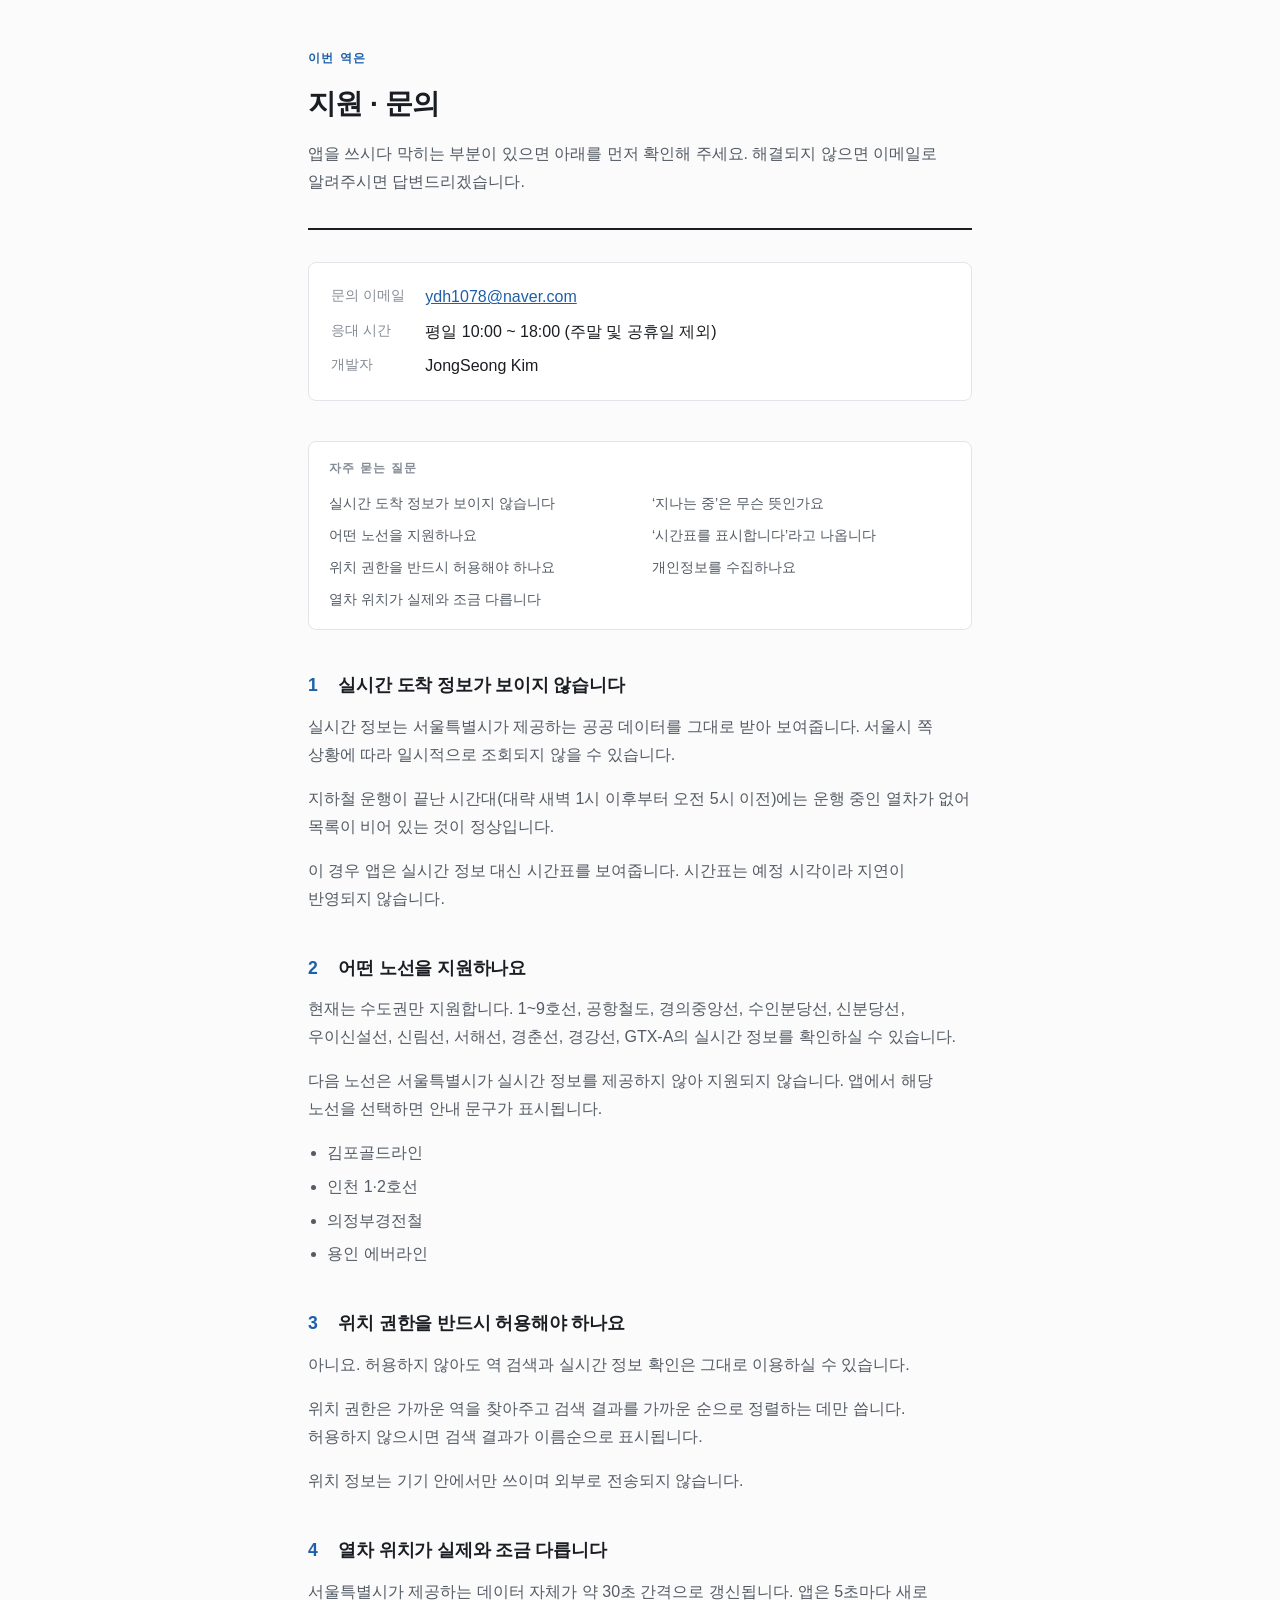
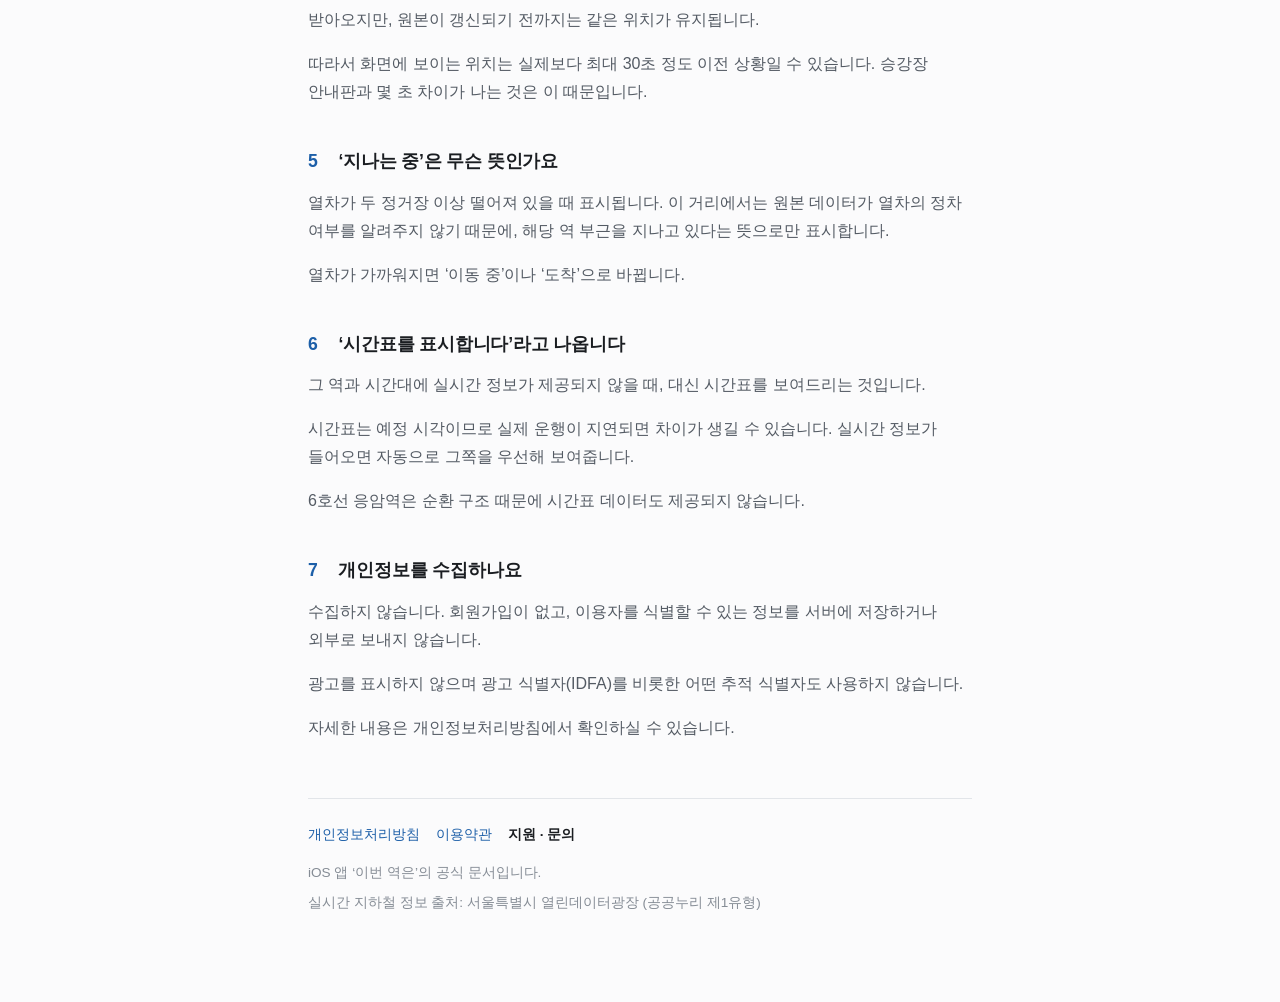
==== docs/support.html @ 6d937fe6 "Add files via upload" ====
<!DOCTYPE html>
<html lang="ko">
<head>
<meta charset="utf-8">
<meta name="viewport" content="width=device-width, initial-scale=1">
<title>지원 · 문의 · 이번 역은</title>
<meta name="description" content="지하철 실시간 정보 앱 ‘이번 역은’의 사용 안내와 문의처입니다.">
<link rel="stylesheet" href="style.css">
</head>
<body>
<div class="wrap">
  <header>
    <p class="app"><a href="index.html">이번 역은</a></p>
    <h1>지원 · 문의</h1>
    <p class="lede">앱을 쓰시다 막히는 부분이 있으면 아래를 먼저 확인해 주세요. 해결되지 않으면 이메일로 알려주시면 답변드리겠습니다.</p>
  </header>

  <div class="card">
    <dl>
      <dt>문의 이메일</dt><dd><a href="mailto:ydh1078@naver.com">ydh1078@naver.com</a></dd>
      <dt>응대 시간</dt><dd>평일 10:00 ~ 18:00 (주말 및 공휴일 제외)</dd>
      <dt>개발자</dt><dd>JongSeong Kim</dd>
    </dl>
  </div>

  <nav aria-label="목차"><h2>자주 묻는 질문</h2><ul><li><a href="#q1">실시간 도착 정보가 보이지 않습니다</a></li><li><a href="#q2">어떤 노선을 지원하나요</a></li><li><a href="#q3">위치 권한을 반드시 허용해야 하나요</a></li><li><a href="#q4">열차 위치가 실제와 조금 다릅니다</a></li><li><a href="#q5">‘지나는 중’은 무슨 뜻인가요</a></li><li><a href="#q6">‘시간표를 표시합니다’라고 나옵니다</a></li><li><a href="#q7">개인정보를 수집하나요</a></li></ul></nav>

    <section id="q1">
      <h2><span class="num">1</span>실시간 도착 정보가 보이지 않습니다</h2>
      <p>실시간 정보는 서울특별시가 제공하는 공공 데이터를 그대로 받아 보여줍니다. 서울시 쪽 상황에 따라 일시적으로 조회되지 않을 수 있습니다.</p>
      <p>지하철 운행이 끝난 시간대(대략 새벽 1시 이후부터 오전 5시 이전)에는 운행 중인 열차가 없어 목록이 비어 있는 것이 정상입니다.</p>
      <p>이 경우 앱은 실시간 정보 대신 시간표를 보여줍니다. 시간표는 예정 시각이라 지연이 반영되지 않습니다.</p>
    </section>
    <section id="q2">
      <h2><span class="num">2</span>어떤 노선을 지원하나요</h2>
      <p>현재는 수도권만 지원합니다. 1~9호선, 공항철도, 경의중앙선, 수인분당선, 신분당선, 우이신설선, 신림선, 서해선, 경춘선, 경강선, GTX-A의 실시간 정보를 확인하실 수 있습니다.</p>
      <p>다음 노선은 서울특별시가 실시간 정보를 제공하지 않아 지원되지 않습니다. 앱에서 해당 노선을 선택하면 안내 문구가 표시됩니다.</p>
      <ul><li>김포골드라인</li><li>인천 1·2호선</li><li>의정부경전철</li><li>용인 에버라인</li></ul>
    </section>
    <section id="q3">
      <h2><span class="num">3</span>위치 권한을 반드시 허용해야 하나요</h2>
      <p>아니요. 허용하지 않아도 역 검색과 실시간 정보 확인은 그대로 이용하실 수 있습니다.</p>
      <p>위치 권한은 가까운 역을 찾아주고 검색 결과를 가까운 순으로 정렬하는 데만 씁니다. 허용하지 않으시면 검색 결과가 이름순으로 표시됩니다.</p>
      <p>위치 정보는 기기 안에서만 쓰이며 외부로 전송되지 않습니다.</p>
    </section>
    <section id="q4">
      <h2><span class="num">4</span>열차 위치가 실제와 조금 다릅니다</h2>
      <p>서울특별시가 제공하는 데이터 자체가 약 30초 간격으로 갱신됩니다. 앱은 5초마다 새로 받아오지만, 원본이 갱신되기 전까지는 같은 위치가 유지됩니다.</p>
      <p>따라서 화면에 보이는 위치는 실제보다 최대 30초 정도 이전 상황일 수 있습니다. 승강장 안내판과 몇 초 차이가 나는 것은 이 때문입니다.</p>
    </section>
    <section id="q5">
      <h2><span class="num">5</span>‘지나는 중’은 무슨 뜻인가요</h2>
      <p>열차가 두 정거장 이상 떨어져 있을 때 표시됩니다. 이 거리에서는 원본 데이터가 열차의 정차 여부를 알려주지 않기 때문에, 해당 역 부근을 지나고 있다는 뜻으로만 표시합니다.</p>
      <p>열차가 가까워지면 ‘이동 중’이나 ‘도착’으로 바뀝니다.</p>
    </section>
    <section id="q6">
      <h2><span class="num">6</span>‘시간표를 표시합니다’라고 나옵니다</h2>
      <p>그 역과 시간대에 실시간 정보가 제공되지 않을 때, 대신 시간표를 보여드리는 것입니다.</p>
      <p>시간표는 예정 시각이므로 실제 운행이 지연되면 차이가 생길 수 있습니다. 실시간 정보가 들어오면 자동으로 그쪽을 우선해 보여줍니다.</p>
      <p>6호선 응암역은 순환 구조 때문에 시간표 데이터도 제공되지 않습니다.</p>
    </section>
    <section id="q7">
      <h2><span class="num">7</span>개인정보를 수집하나요</h2>
      <p>수집하지 않습니다. 회원가입이 없고, 이용자를 식별할 수 있는 정보를 서버에 저장하거나 외부로 보내지 않습니다.</p>
      <p>광고를 표시하지 않으며 광고 식별자(IDFA)를 비롯한 어떤 추적 식별자도 사용하지 않습니다.</p>
      <p>자세한 내용은 개인정보처리방침에서 확인하실 수 있습니다.</p>
    </section>

  <footer>
    <div class="doclinks"><a href="index.html">개인정보처리방침</a><a href="terms.html">이용약관</a><span aria-current="page">지원 · 문의</span></div>
    <p>iOS 앱 &lsquo;이번 역은&rsquo;의 공식 문서입니다.</p>
    <p>실시간 지하철 정보 출처: 서울특별시 열린데이터광장 (공공누리 제1유형)</p>
  </footer>
</div>
</body>
</html>
---- docs/style.css ----
/* 이번 역은 — 문서 페이지 공통 스타일 */

:root {
  --paper: #FBFBFC;
  --surface: #FFFFFF;
  --ink: #1A1D21;
  --muted: #545B64;
  --faint: #858C95;
  --rule: #E2E5E9;
  --accent: #1D5FA8;
}

@media (prefers-color-scheme: dark) {
  :root {
    --paper: #0F1215;
    --surface: #171B1F;
    --ink: #E8EAED;
    --muted: #A3AAB3;
    --faint: #757D86;
    --rule: #262B31;
    --accent: #78ABE8;
  }
}

* { box-sizing: border-box; }
html { scroll-behavior: smooth; }
@media (prefers-reduced-motion: reduce) { html { scroll-behavior: auto; } }

body {
  margin: 0;
  background: var(--paper);
  color: var(--ink);
  font-family: -apple-system, BlinkMacSystemFont, "Apple SD Gothic Neo",
               "Pretendard", "Malgun Gothic", "Noto Sans KR", sans-serif;
  font-size: 16px;
  line-height: 1.75;
  word-break: keep-all;
  -webkit-text-size-adjust: 100%;
}

.wrap { max-width: 44rem; margin: 0 auto; padding: 3rem 1.25rem 5rem; }

/* 머리말 */
header { border-bottom: 2px solid var(--ink); padding-bottom: 1.25rem; margin-bottom: 2rem; }
.app { font-size: 0.78rem; font-weight: 700; letter-spacing: 0.12em; color: var(--accent); margin: 0 0 0.6rem; }
.app a { color: inherit; text-decoration: none; }
.app a:hover { text-decoration: underline; }
h1 { font-size: 1.75rem; font-weight: 700; letter-spacing: -0.02em; margin: 0 0 0.75rem; }
.lede { font-size: 1rem; color: var(--muted); margin: 0 0 0.75rem; }
.dates { font-size: 0.85rem; color: var(--faint); margin: 0; white-space: pre-line; }

/* 목차 */
nav { background: var(--surface); border: 1px solid var(--rule); border-radius: 8px; padding: 1rem 1.25rem; margin-bottom: 2.5rem; }
nav h2 { font-size: 0.75rem; font-weight: 700; letter-spacing: 0.1em; color: var(--faint); margin: 0 0 0.6rem; text-transform: uppercase; }
nav ul { list-style: none; margin: 0; padding: 0; columns: 2; column-gap: 1.5rem; }
nav li { break-inside: avoid; margin-bottom: 0.25rem; }
nav a { color: var(--muted); text-decoration: none; font-size: 0.88rem; }
nav a:hover, nav a:focus-visible { color: var(--accent); text-decoration: underline; }
@media (max-width: 30rem) { nav ul { columns: 1; } }

/* 본문 */
section { margin-bottom: 2.5rem; scroll-margin-top: 1.5rem; }
h2 { font-size: 1.1rem; font-weight: 700; letter-spacing: -0.01em; margin: 0 0 0.75rem; }
.num { display: inline-block; min-width: 1.9rem; color: var(--accent); font-variant-numeric: tabular-nums; }
p { margin: 0 0 1rem; color: var(--muted); }
.wrap ul:not(nav ul) { margin: 0 0 1rem; padding-left: 1.2rem; color: var(--muted); }
li { margin-bottom: 0.35rem; }
a { color: var(--accent); }

/* 문의 카드 */
.card { background: var(--surface); border: 1px solid var(--rule); border-radius: 8px; padding: 1.25rem 1.4rem; margin-bottom: 2.5rem; }
.card dl { margin: 0; display: grid; grid-template-columns: auto 1fr; gap: 0.4rem 1.25rem; }
.card dt { color: var(--faint); font-size: 0.88rem; white-space: nowrap; }
.card dd { margin: 0; color: var(--ink); }

/* 꼬리말 */
footer { border-top: 1px solid var(--rule); padding-top: 1.5rem; margin-top: 3.5rem; font-size: 0.85rem; color: var(--faint); }
footer p { color: inherit; margin-bottom: 0.4rem; }
.doclinks { display: flex; flex-wrap: wrap; gap: 0.35rem 1rem; margin-bottom: 0.9rem; }
.doclinks a { text-decoration: none; }
.doclinks a:hover { text-decoration: underline; }
.doclinks span[aria-current] { color: var(--ink); font-weight: 600; }
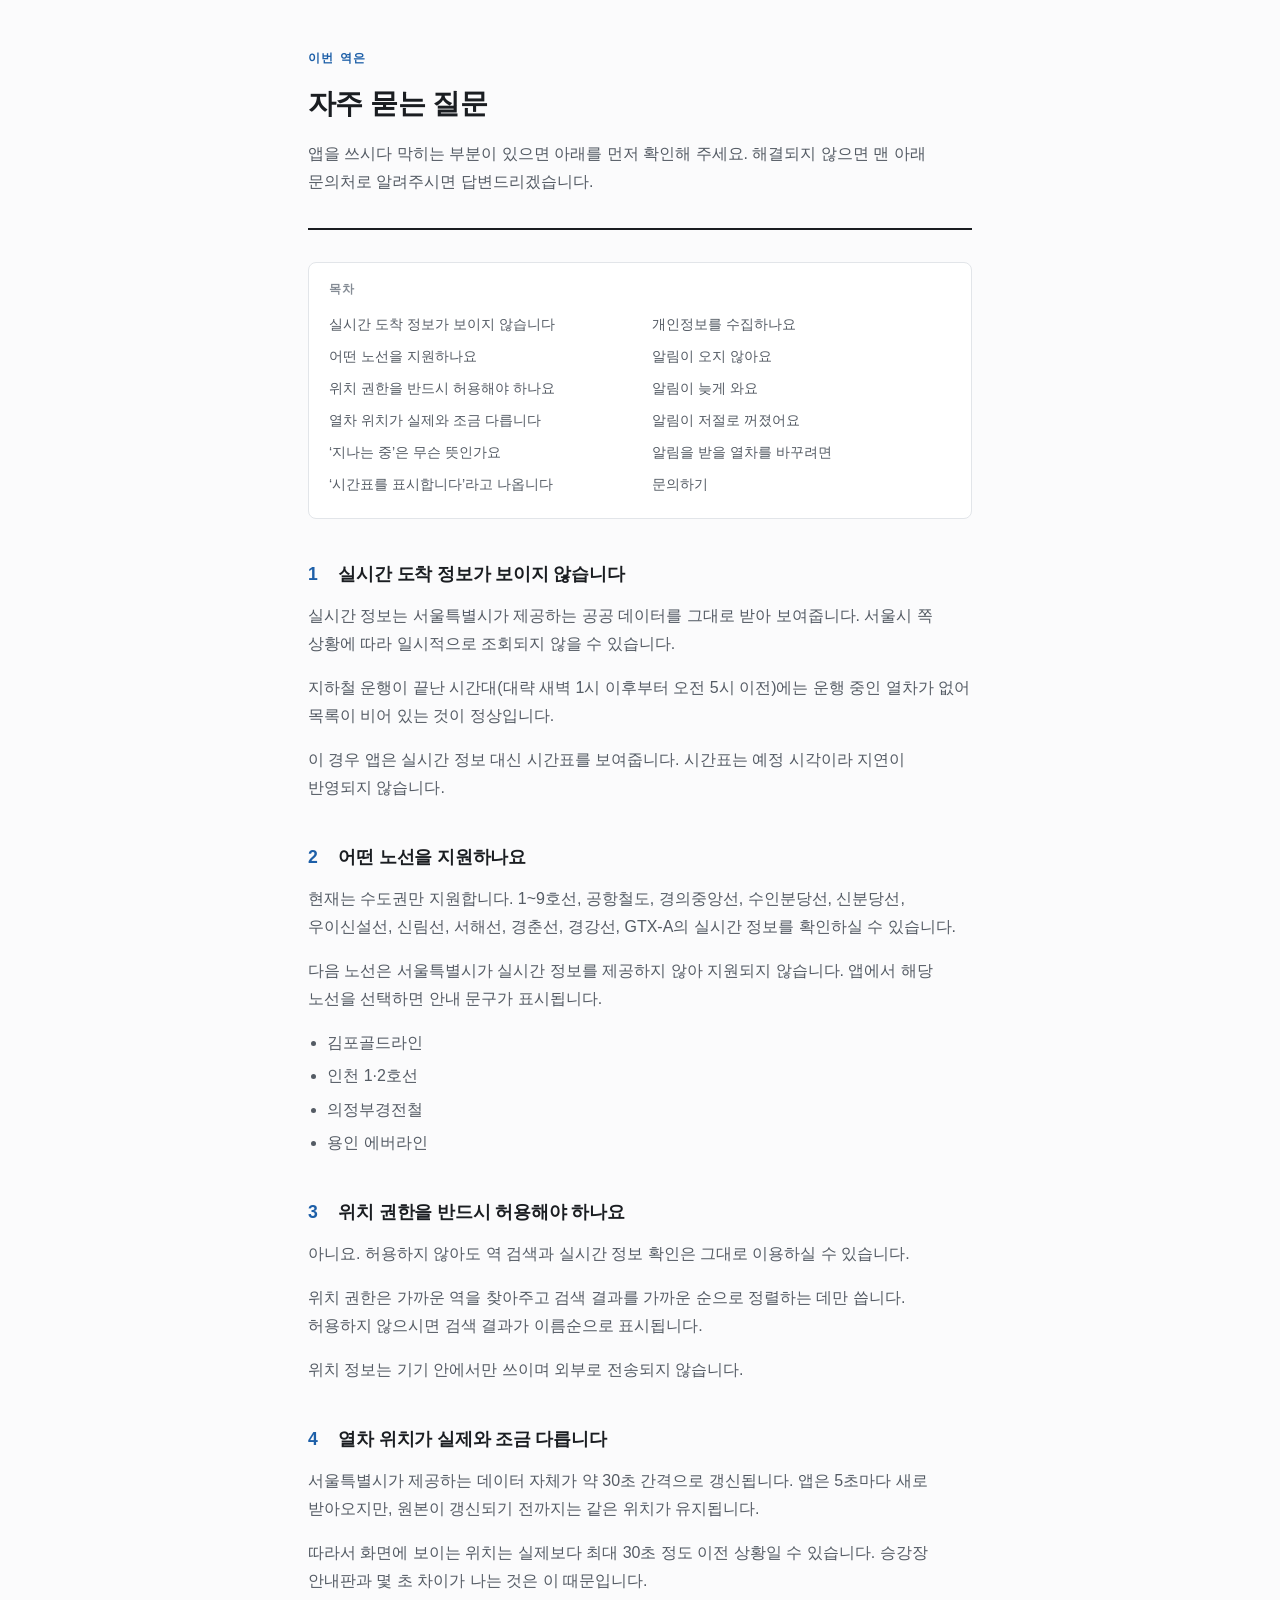
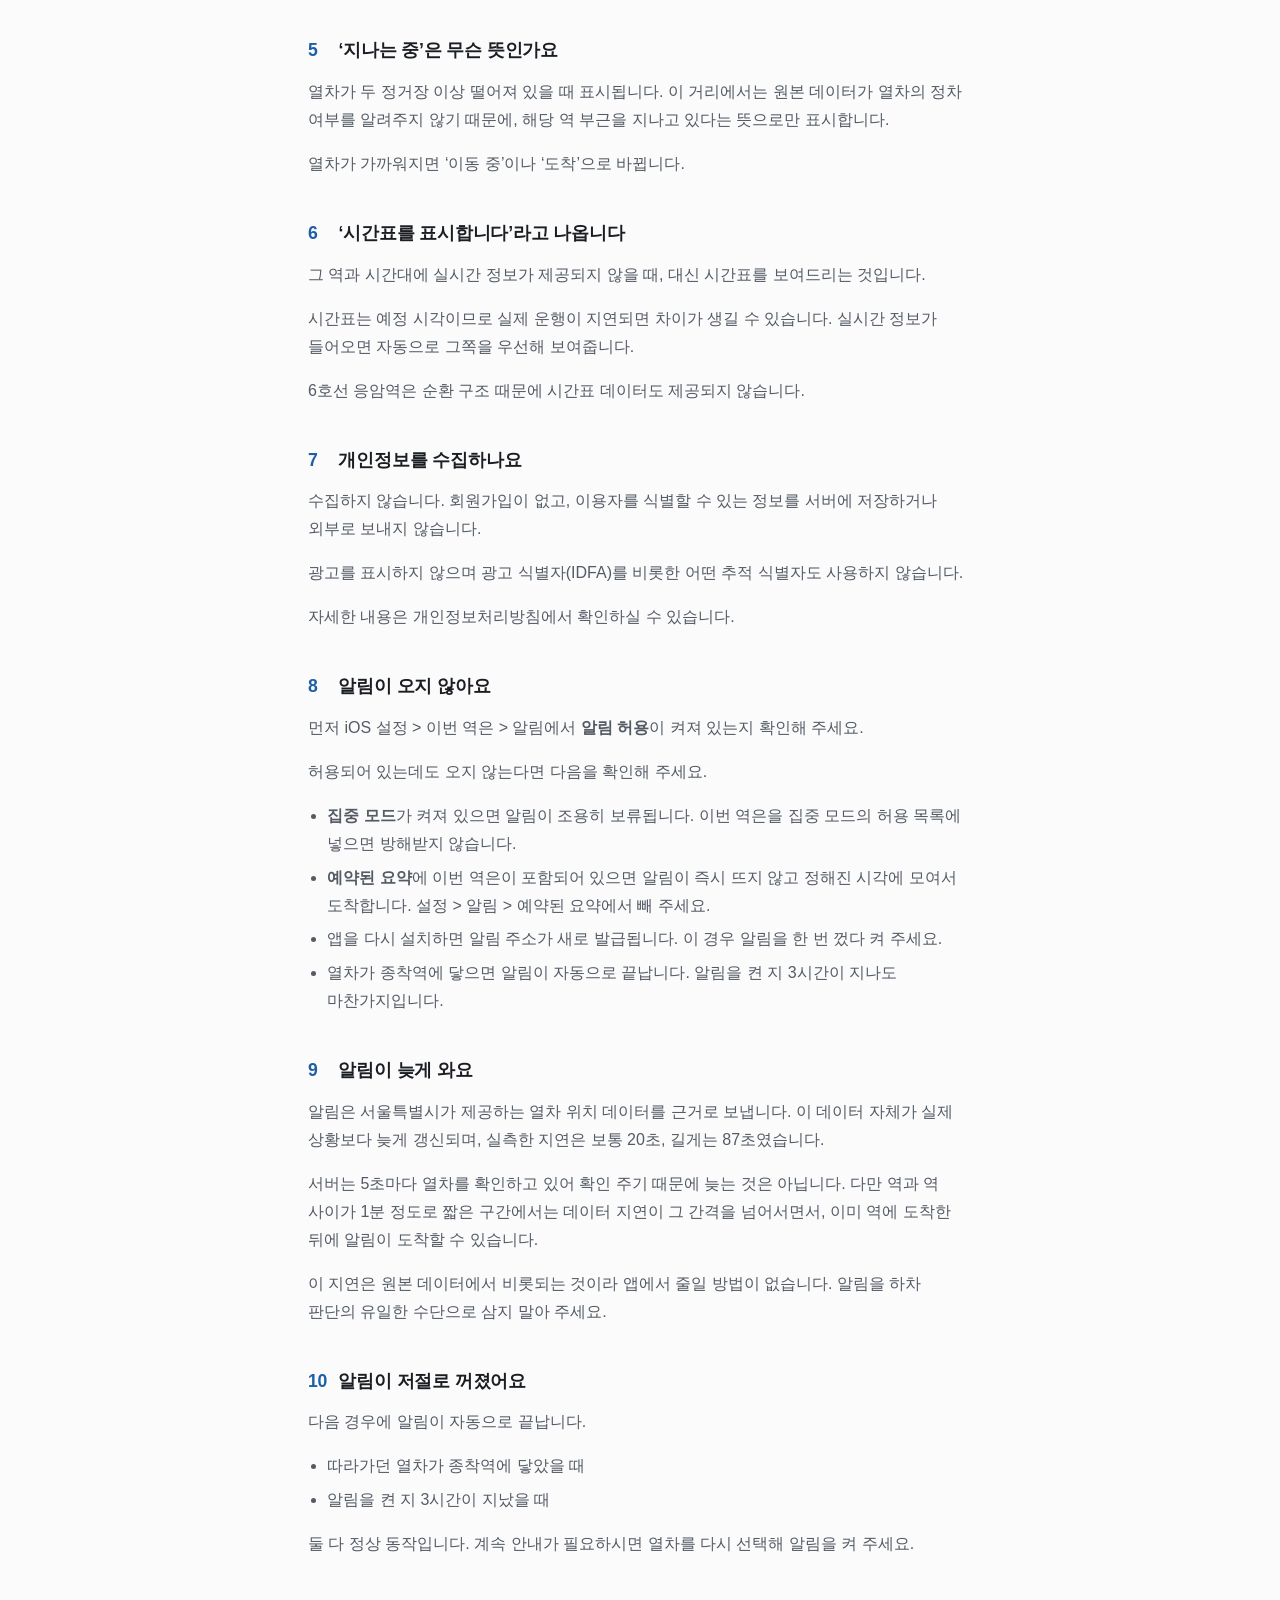
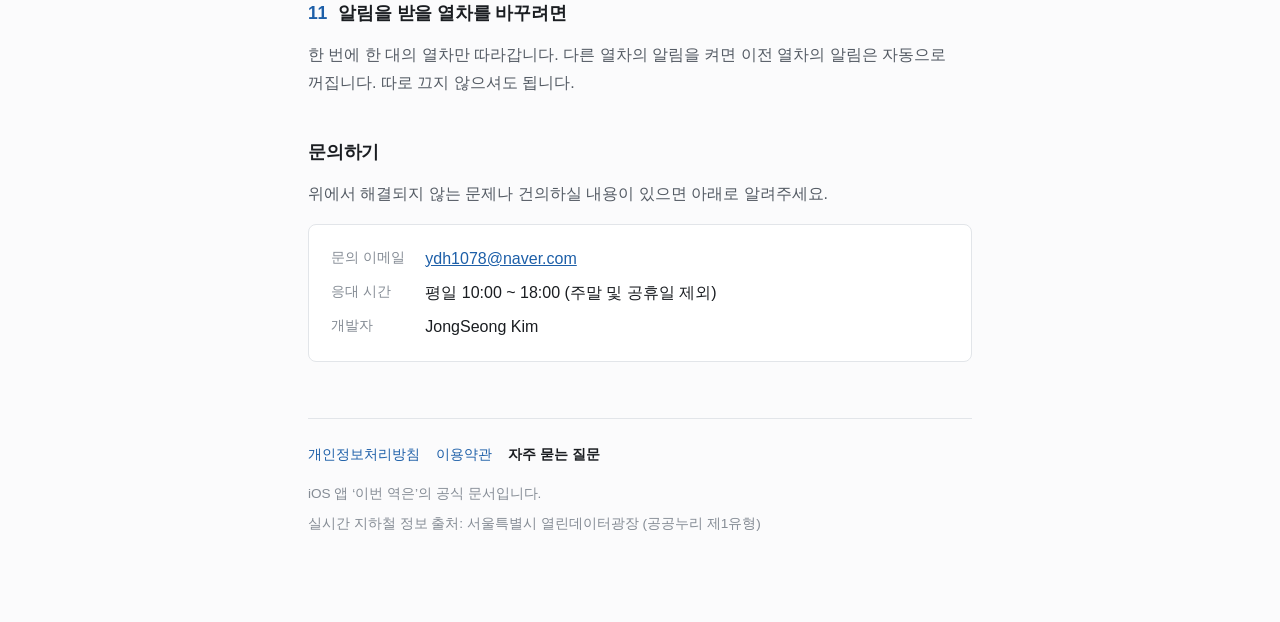
==== commit 16172b76: "자주 묻는 질문에 열차 알림 항목을 넣고 페이지를 다시 짬 앱 설정에서 이 페이지로 들어오게 할 참이라, 들어오자마자 질문이 보이도록 문의 카드를 맨 아래로 내리고 제목을 "자주 " ====
--- a/docs/support.html
+++ b/docs/support.html
@@ -3,27 +3,19 @@
 <head>
 <meta charset="utf-8">
 <meta name="viewport" content="width=device-width, initial-scale=1">
-<title>지원 · 문의 · 이번 역은</title>
-<meta name="description" content="지하철 실시간 정보 앱 ‘이번 역은’의 사용 안내와 문의처입니다.">
+<title>자주 묻는 질문 · 이번 역은</title>
+<meta name="description" content="지하철 실시간 정보 앱 ‘이번 역은’을 쓰다 막히는 부분에 대한 안내와 문의처입니다.">
 <link rel="stylesheet" href="style.css">
 </head>
 <body>
 <div class="wrap">
   <header>
     <p class="app"><a href="index.html">이번 역은</a></p>
-    <h1>지원 · 문의</h1>
-    <p class="lede">앱을 쓰시다 막히는 부분이 있으면 아래를 먼저 확인해 주세요. 해결되지 않으면 이메일로 알려주시면 답변드리겠습니다.</p>
+    <h1>자주 묻는 질문</h1>
+    <p class="lede">앱을 쓰시다 막히는 부분이 있으면 아래를 먼저 확인해 주세요. 해결되지 않으면 맨 아래 문의처로 알려주시면 답변드리겠습니다.</p>
   </header>
 
-  <div class="card">
-    <dl>
-      <dt>문의 이메일</dt><dd><a href="mailto:ydh1078@naver.com">ydh1078@naver.com</a></dd>
-      <dt>응대 시간</dt><dd>평일 10:00 ~ 18:00 (주말 및 공휴일 제외)</dd>
-      <dt>개발자</dt><dd>JongSeong Kim</dd>
-    </dl>
-  </div>
-
-  <nav aria-label="목차"><h2>자주 묻는 질문</h2><ul><li><a href="#q1">실시간 도착 정보가 보이지 않습니다</a></li><li><a href="#q2">어떤 노선을 지원하나요</a></li><li><a href="#q3">위치 권한을 반드시 허용해야 하나요</a></li><li><a href="#q4">열차 위치가 실제와 조금 다릅니다</a></li><li><a href="#q5">‘지나는 중’은 무슨 뜻인가요</a></li><li><a href="#q6">‘시간표를 표시합니다’라고 나옵니다</a></li><li><a href="#q7">개인정보를 수집하나요</a></li></ul></nav>
+  <nav aria-label="목차"><h2>목차</h2><ul><li><a href="#q1">실시간 도착 정보가 보이지 않습니다</a></li><li><a href="#q2">어떤 노선을 지원하나요</a></li><li><a href="#q3">위치 권한을 반드시 허용해야 하나요</a></li><li><a href="#q4">열차 위치가 실제와 조금 다릅니다</a></li><li><a href="#q5">‘지나는 중’은 무슨 뜻인가요</a></li><li><a href="#q6">‘시간표를 표시합니다’라고 나옵니다</a></li><li><a href="#q7">개인정보를 수집하나요</a></li><li><a href="#q8">알림이 오지 않아요</a></li><li><a href="#q9">알림이 늦게 와요</a></li><li><a href="#q10">알림이 저절로 꺼졌어요</a></li><li><a href="#q11">알림을 받을 열차를 바꾸려면</a></li><li><a href="#contact">문의하기</a></li></ul></nav>
 
     <section id="q1">
       <h2><span class="num">1</span>실시간 도착 정보가 보이지 않습니다</h2>
@@ -65,9 +57,42 @@
       <p>광고를 표시하지 않으며 광고 식별자(IDFA)를 비롯한 어떤 추적 식별자도 사용하지 않습니다.</p>
       <p>자세한 내용은 개인정보처리방침에서 확인하실 수 있습니다.</p>
     </section>
+    <section id="q8">
+      <h2><span class="num">8</span>알림이 오지 않아요</h2>
+      <p>먼저 iOS 설정 &gt; 이번 역은 &gt; 알림에서 <strong>알림 허용</strong>이 켜져 있는지 확인해 주세요.</p>
+      <p>허용되어 있는데도 오지 않는다면 다음을 확인해 주세요.</p>
+      <ul><li><strong>집중 모드</strong>가 켜져 있으면 알림이 조용히 보류됩니다. 이번 역은을 집중 모드의 허용 목록에 넣으면 방해받지 않습니다.</li><li><strong>예약된 요약</strong>에 이번 역은이 포함되어 있으면 알림이 즉시 뜨지 않고 정해진 시각에 모여서 도착합니다. 설정 &gt; 알림 &gt; 예약된 요약에서 빼 주세요.</li><li>앱을 다시 설치하면 알림 주소가 새로 발급됩니다. 이 경우 알림을 한 번 껐다 켜 주세요.</li><li>열차가 종착역에 닿으면 알림이 자동으로 끝납니다. 알림을 켠 지 3시간이 지나도 마찬가지입니다.</li></ul>
+    </section>
+    <section id="q9">
+      <h2><span class="num">9</span>알림이 늦게 와요</h2>
+      <p>알림은 서울특별시가 제공하는 열차 위치 데이터를 근거로 보냅니다. 이 데이터 자체가 실제 상황보다 늦게 갱신되며, 실측한 지연은 보통 20초, 길게는 87초였습니다.</p>
+      <p>서버는 5초마다 열차를 확인하고 있어 확인 주기 때문에 늦는 것은 아닙니다. 다만 역과 역 사이가 1분 정도로 짧은 구간에서는 데이터 지연이 그 간격을 넘어서면서, 이미 역에 도착한 뒤에 알림이 도착할 수 있습니다.</p>
+      <p>이 지연은 원본 데이터에서 비롯되는 것이라 앱에서 줄일 방법이 없습니다. 알림을 하차 판단의 유일한 수단으로 삼지 말아 주세요.</p>
+    </section>
+    <section id="q10">
+      <h2><span class="num">10</span>알림이 저절로 꺼졌어요</h2>
+      <p>다음 경우에 알림이 자동으로 끝납니다.</p>
+      <ul><li>따라가던 열차가 종착역에 닿았을 때</li><li>알림을 켠 지 3시간이 지났을 때</li></ul>
+      <p>둘 다 정상 동작입니다. 계속 안내가 필요하시면 열차를 다시 선택해 알림을 켜 주세요.</p>
+    </section>
+    <section id="q11">
+      <h2><span class="num">11</span>알림을 받을 열차를 바꾸려면</h2>
+      <p>한 번에 한 대의 열차만 따라갑니다. 다른 열차의 알림을 켜면 이전 열차의 알림은 자동으로 꺼집니다. 따로 끄지 않으셔도 됩니다.</p>
+    </section>
+    <section id="contact">
+      <h2>문의하기</h2>
+      <p>위에서 해결되지 않는 문제나 건의하실 내용이 있으면 아래로 알려주세요.</p>
+      <div class="card">
+        <dl>
+          <dt>문의 이메일</dt><dd><a href="mailto:ydh1078@naver.com">ydh1078@naver.com</a></dd>
+          <dt>응대 시간</dt><dd>평일 10:00 ~ 18:00 (주말 및 공휴일 제외)</dd>
+          <dt>개발자</dt><dd>JongSeong Kim</dd>
+        </dl>
+      </div>
+    </section>
 
   <footer>
-    <div class="doclinks"><a href="index.html">개인정보처리방침</a><a href="terms.html">이용약관</a><span aria-current="page">지원 · 문의</span></div>
+    <div class="doclinks"><a href="index.html">개인정보처리방침</a><a href="terms.html">이용약관</a><span aria-current="page">자주 묻는 질문</span></div>
     <p>iOS 앱 &lsquo;이번 역은&rsquo;의 공식 문서입니다.</p>
     <p>실시간 지하철 정보 출처: 서울특별시 열린데이터광장 (공공누리 제1유형)</p>
   </footer>
--- a/docs/style.css
+++ b/docs/style.css
@@ -61,6 +61,8 @@
 /* 본문 */
 section { margin-bottom: 2.5rem; scroll-margin-top: 1.5rem; }
 h2 { font-size: 1.1rem; font-weight: 700; letter-spacing: -0.01em; margin: 0 0 0.75rem; }
+h3 { font-size: 0.9rem; font-weight: 600; color: var(--faint); margin: 1.5rem 0 0.5rem; }
+h3:first-of-type { margin-top: 0; }
 .num { display: inline-block; min-width: 1.9rem; color: var(--accent); font-variant-numeric: tabular-nums; }
 p { margin: 0 0 1rem; color: var(--muted); }
 .wrap ul:not(nav ul) { margin: 0 0 1rem; padding-left: 1.2rem; color: var(--muted); }
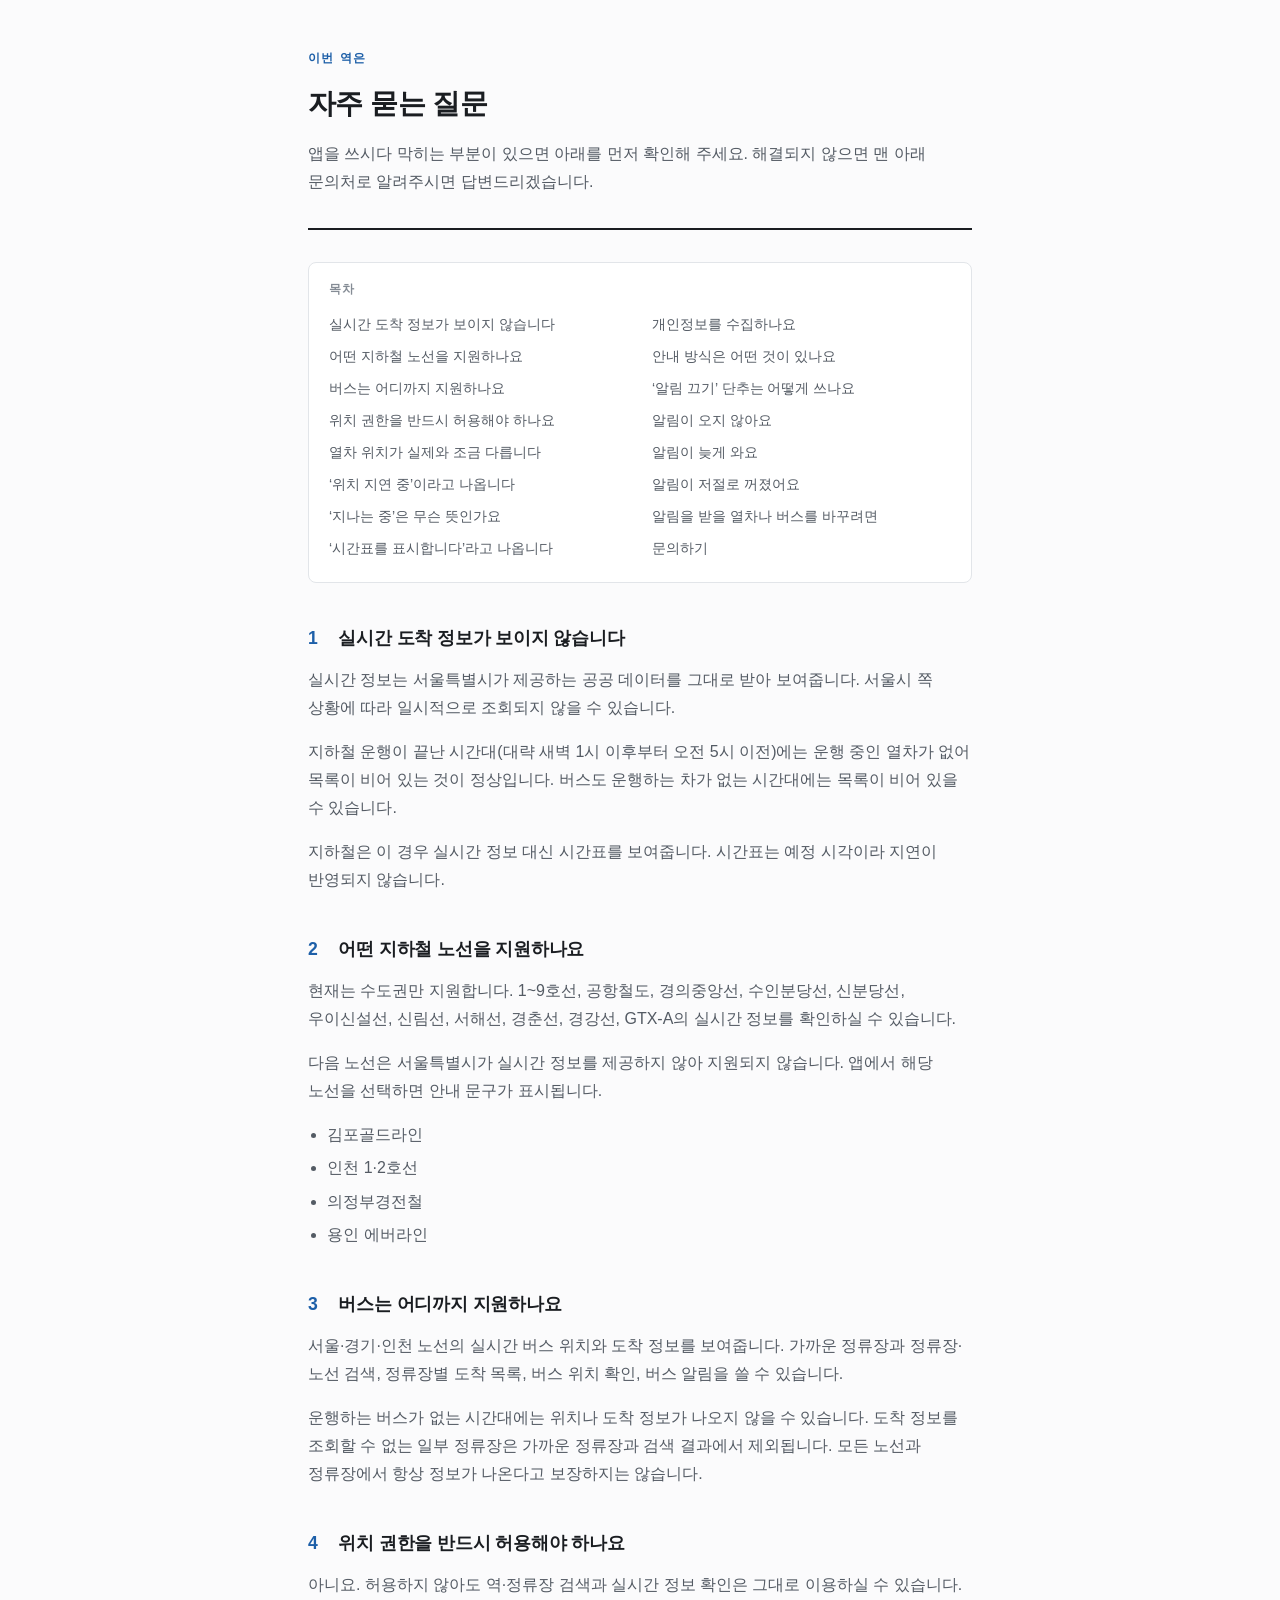
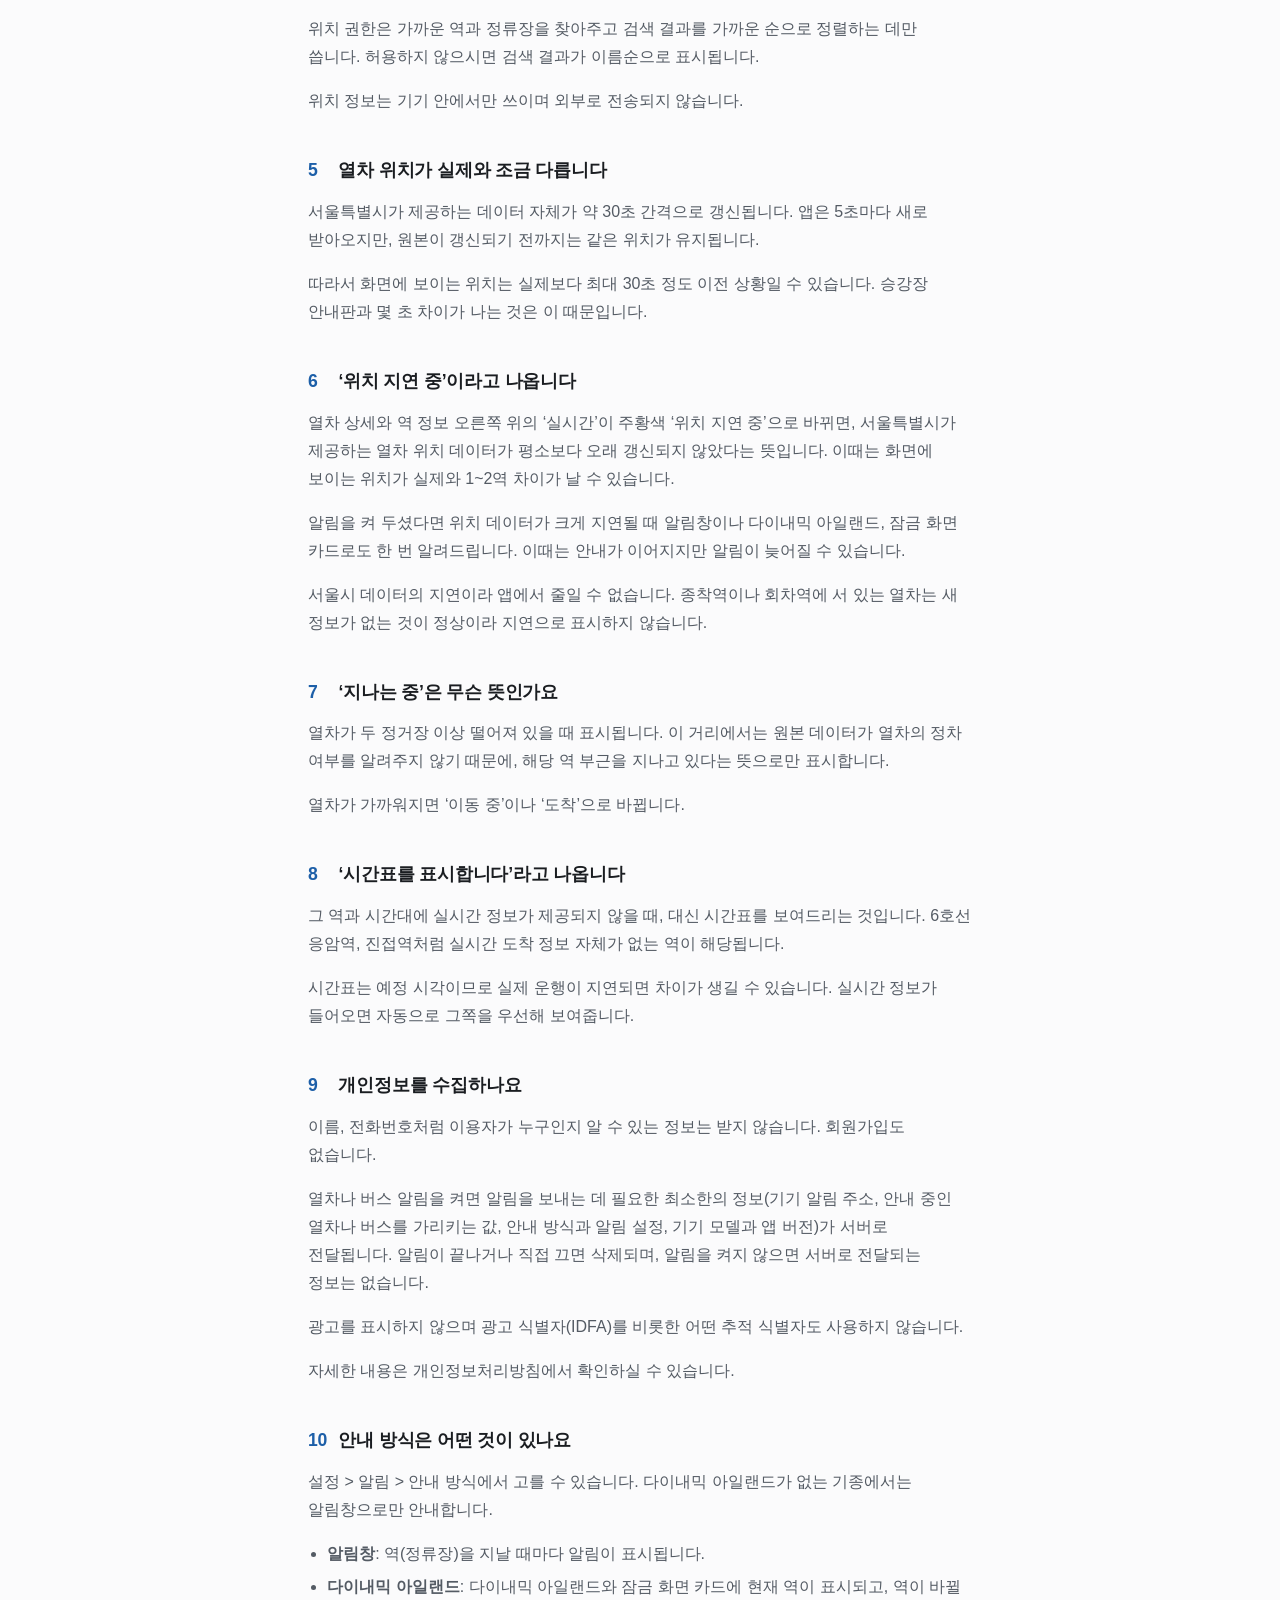
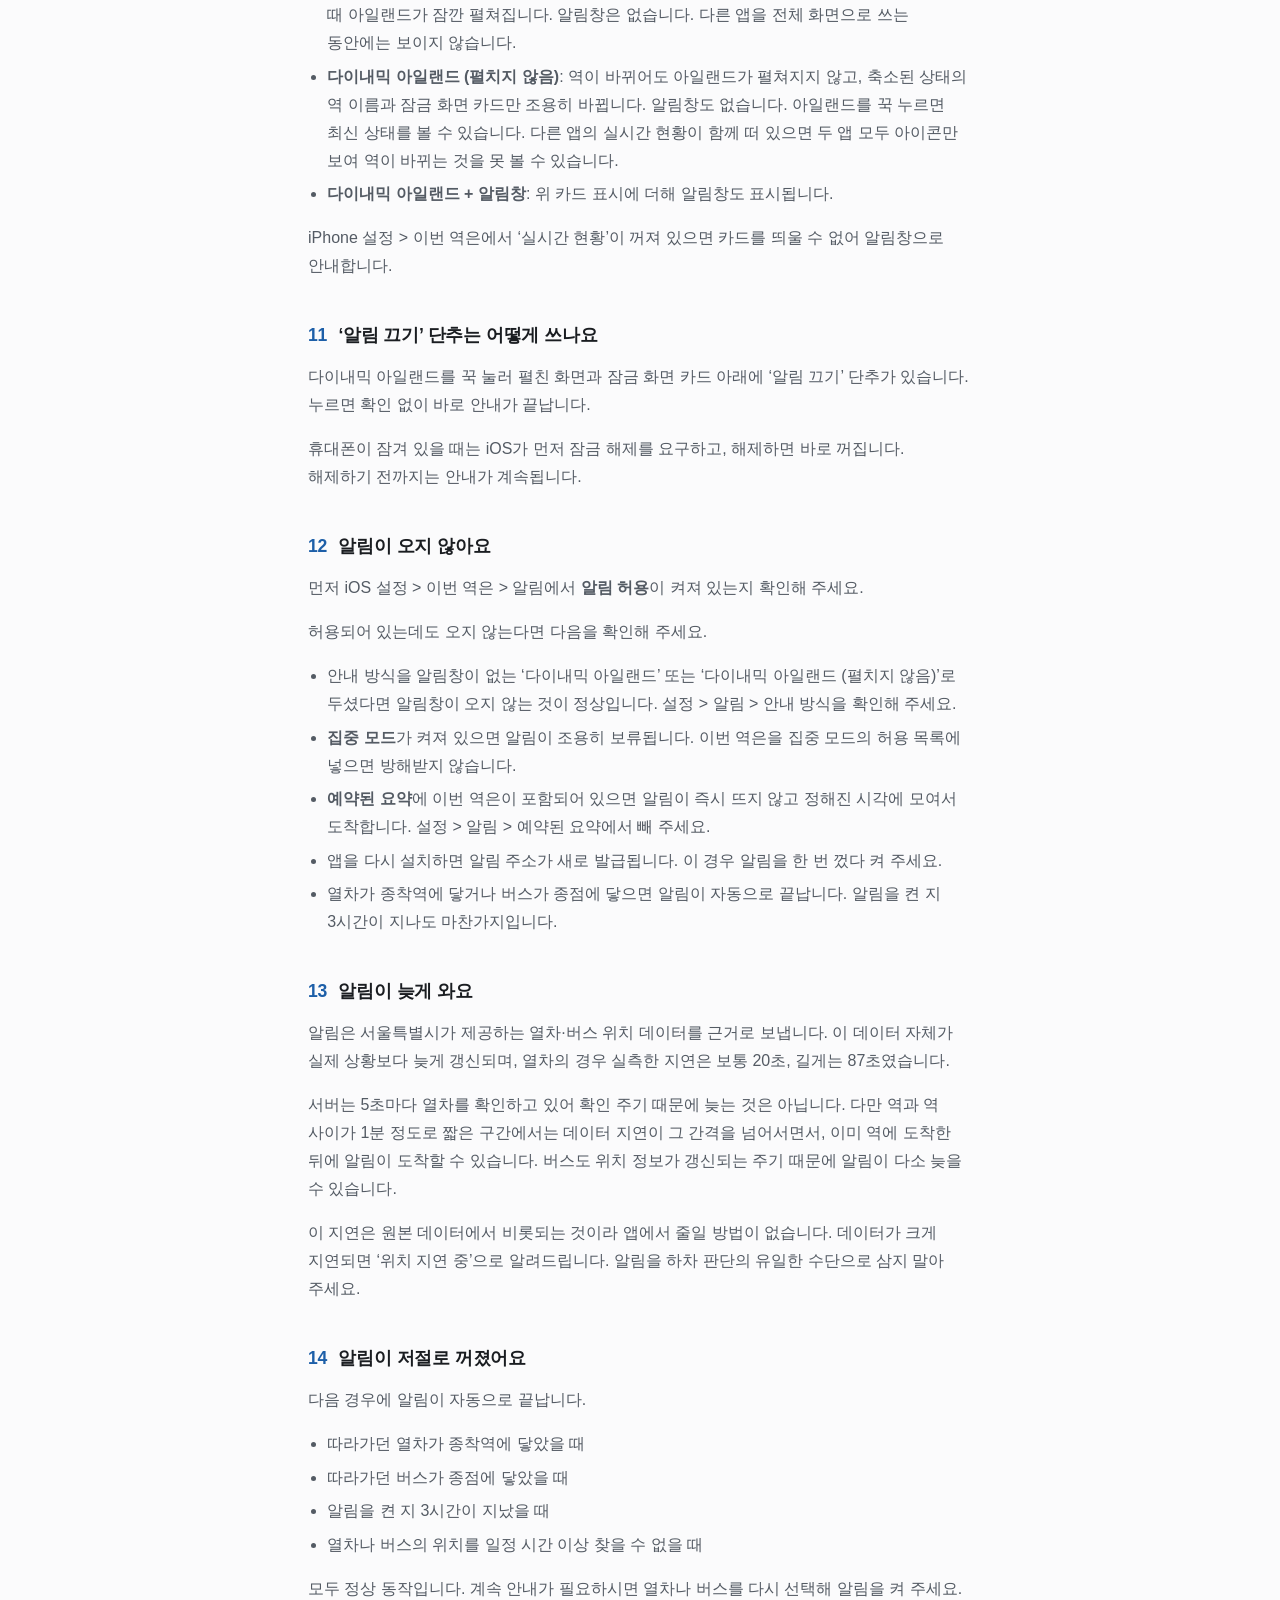
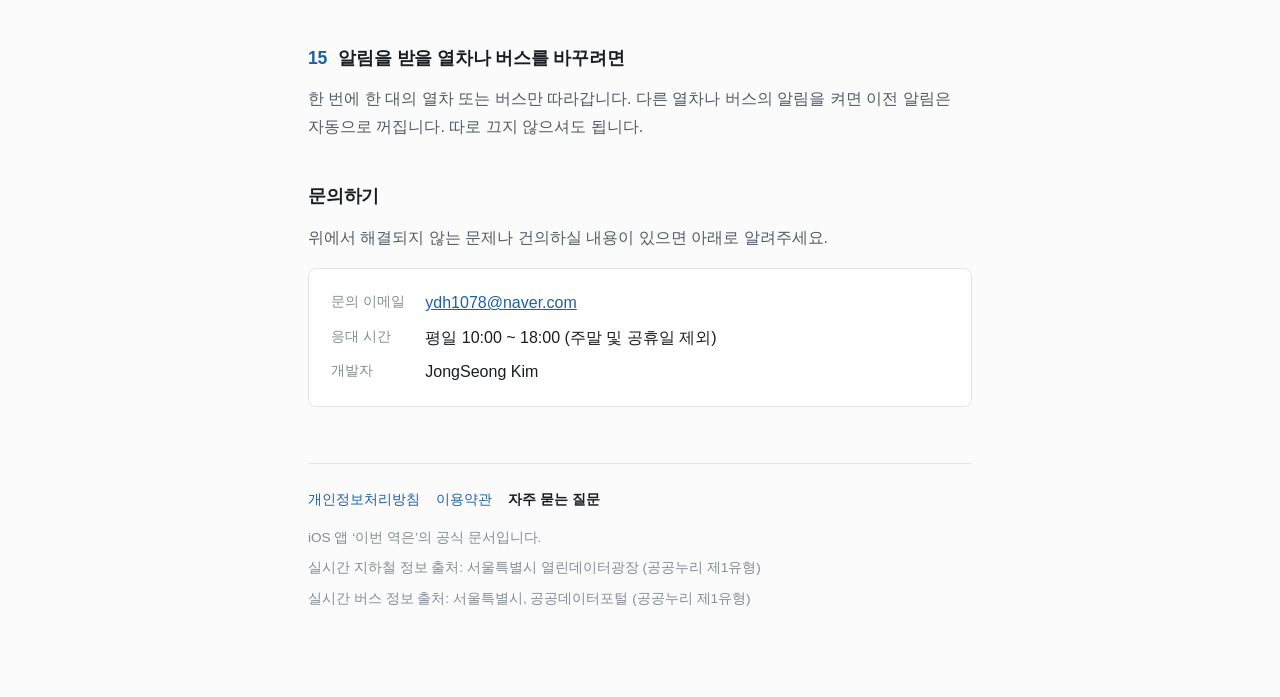
==== commit 6815ed67: "문서 최신화: 버스·안내 방식·알림 끄기 반영, FAQ 개인정보 항목 바로잡음 개인정보처리방침과 이용약관은 버스 알림과 Live Activity를 반영하고, 자주 묻는 질문은 개인" ====
--- a/docs/support.html
+++ b/docs/support.html
@@ -4,7 +4,7 @@
 <meta charset="utf-8">
 <meta name="viewport" content="width=device-width, initial-scale=1">
 <title>자주 묻는 질문 · 이번 역은</title>
-<meta name="description" content="지하철 실시간 정보 앱 ‘이번 역은’을 쓰다 막히는 부분에 대한 안내와 문의처입니다.">
+<meta name="description" content="지하철·버스 실시간 정보 앱 ‘이번 역은’을 쓰다 막히는 부분에 대한 안내와 문의처입니다.">
 <link rel="stylesheet" href="style.css">
 </head>
 <body>
@@ -15,69 +15,91 @@
     <p class="lede">앱을 쓰시다 막히는 부분이 있으면 아래를 먼저 확인해 주세요. 해결되지 않으면 맨 아래 문의처로 알려주시면 답변드리겠습니다.</p>
   </header>
 
-  <nav aria-label="목차"><h2>목차</h2><ul><li><a href="#q1">실시간 도착 정보가 보이지 않습니다</a></li><li><a href="#q2">어떤 노선을 지원하나요</a></li><li><a href="#q3">위치 권한을 반드시 허용해야 하나요</a></li><li><a href="#q4">열차 위치가 실제와 조금 다릅니다</a></li><li><a href="#q5">‘지나는 중’은 무슨 뜻인가요</a></li><li><a href="#q6">‘시간표를 표시합니다’라고 나옵니다</a></li><li><a href="#q7">개인정보를 수집하나요</a></li><li><a href="#q8">알림이 오지 않아요</a></li><li><a href="#q9">알림이 늦게 와요</a></li><li><a href="#q10">알림이 저절로 꺼졌어요</a></li><li><a href="#q11">알림을 받을 열차를 바꾸려면</a></li><li><a href="#contact">문의하기</a></li></ul></nav>
+  <nav aria-label="목차"><h2>목차</h2><ul><li><a href="#q1">실시간 도착 정보가 보이지 않습니다</a></li><li><a href="#q2">어떤 지하철 노선을 지원하나요</a></li><li><a href="#q3">버스는 어디까지 지원하나요</a></li><li><a href="#q4">위치 권한을 반드시 허용해야 하나요</a></li><li><a href="#q5">열차 위치가 실제와 조금 다릅니다</a></li><li><a href="#q6">‘위치 지연 중’이라고 나옵니다</a></li><li><a href="#q7">‘지나는 중’은 무슨 뜻인가요</a></li><li><a href="#q8">‘시간표를 표시합니다’라고 나옵니다</a></li><li><a href="#q9">개인정보를 수집하나요</a></li><li><a href="#q10">안내 방식은 어떤 것이 있나요</a></li><li><a href="#q11">‘알림 끄기’ 단추는 어떻게 쓰나요</a></li><li><a href="#q12">알림이 오지 않아요</a></li><li><a href="#q13">알림이 늦게 와요</a></li><li><a href="#q14">알림이 저절로 꺼졌어요</a></li><li><a href="#q15">알림을 받을 열차나 버스를 바꾸려면</a></li><li><a href="#contact">문의하기</a></li></ul></nav>
 
     <section id="q1">
       <h2><span class="num">1</span>실시간 도착 정보가 보이지 않습니다</h2>
       <p>실시간 정보는 서울특별시가 제공하는 공공 데이터를 그대로 받아 보여줍니다. 서울시 쪽 상황에 따라 일시적으로 조회되지 않을 수 있습니다.</p>
-      <p>지하철 운행이 끝난 시간대(대략 새벽 1시 이후부터 오전 5시 이전)에는 운행 중인 열차가 없어 목록이 비어 있는 것이 정상입니다.</p>
-      <p>이 경우 앱은 실시간 정보 대신 시간표를 보여줍니다. 시간표는 예정 시각이라 지연이 반영되지 않습니다.</p>
+      <p>지하철 운행이 끝난 시간대(대략 새벽 1시 이후부터 오전 5시 이전)에는 운행 중인 열차가 없어 목록이 비어 있는 것이 정상입니다. 버스도 운행하는 차가 없는 시간대에는 목록이 비어 있을 수 있습니다.</p>
+      <p>지하철은 이 경우 실시간 정보 대신 시간표를 보여줍니다. 시간표는 예정 시각이라 지연이 반영되지 않습니다.</p>
     </section>
     <section id="q2">
-      <h2><span class="num">2</span>어떤 노선을 지원하나요</h2>
+      <h2><span class="num">2</span>어떤 지하철 노선을 지원하나요</h2>
       <p>현재는 수도권만 지원합니다. 1~9호선, 공항철도, 경의중앙선, 수인분당선, 신분당선, 우이신설선, 신림선, 서해선, 경춘선, 경강선, GTX-A의 실시간 정보를 확인하실 수 있습니다.</p>
       <p>다음 노선은 서울특별시가 실시간 정보를 제공하지 않아 지원되지 않습니다. 앱에서 해당 노선을 선택하면 안내 문구가 표시됩니다.</p>
       <ul><li>김포골드라인</li><li>인천 1·2호선</li><li>의정부경전철</li><li>용인 에버라인</li></ul>
     </section>
     <section id="q3">
-      <h2><span class="num">3</span>위치 권한을 반드시 허용해야 하나요</h2>
-      <p>아니요. 허용하지 않아도 역 검색과 실시간 정보 확인은 그대로 이용하실 수 있습니다.</p>
-      <p>위치 권한은 가까운 역을 찾아주고 검색 결과를 가까운 순으로 정렬하는 데만 씁니다. 허용하지 않으시면 검색 결과가 이름순으로 표시됩니다.</p>
+      <h2><span class="num">3</span>버스는 어디까지 지원하나요</h2>
+      <p>서울·경기·인천 노선의 실시간 버스 위치와 도착 정보를 보여줍니다. 가까운 정류장과 정류장·노선 검색, 정류장별 도착 목록, 버스 위치 확인, 버스 알림을 쓸 수 있습니다.</p>
+      <p>운행하는 버스가 없는 시간대에는 위치나 도착 정보가 나오지 않을 수 있습니다. 도착 정보를 조회할 수 없는 일부 정류장은 가까운 정류장과 검색 결과에서 제외됩니다. 모든 노선과 정류장에서 항상 정보가 나온다고 보장하지는 않습니다.</p>
+    </section>
+    <section id="q4">
+      <h2><span class="num">4</span>위치 권한을 반드시 허용해야 하나요</h2>
+      <p>아니요. 허용하지 않아도 역·정류장 검색과 실시간 정보 확인은 그대로 이용하실 수 있습니다.</p>
+      <p>위치 권한은 가까운 역과 정류장을 찾아주고 검색 결과를 가까운 순으로 정렬하는 데만 씁니다. 허용하지 않으시면 검색 결과가 이름순으로 표시됩니다.</p>
       <p>위치 정보는 기기 안에서만 쓰이며 외부로 전송되지 않습니다.</p>
     </section>
-    <section id="q4">
-      <h2><span class="num">4</span>열차 위치가 실제와 조금 다릅니다</h2>
+    <section id="q5">
+      <h2><span class="num">5</span>열차 위치가 실제와 조금 다릅니다</h2>
       <p>서울특별시가 제공하는 데이터 자체가 약 30초 간격으로 갱신됩니다. 앱은 5초마다 새로 받아오지만, 원본이 갱신되기 전까지는 같은 위치가 유지됩니다.</p>
       <p>따라서 화면에 보이는 위치는 실제보다 최대 30초 정도 이전 상황일 수 있습니다. 승강장 안내판과 몇 초 차이가 나는 것은 이 때문입니다.</p>
     </section>
-    <section id="q5">
-      <h2><span class="num">5</span>‘지나는 중’은 무슨 뜻인가요</h2>
+    <section id="q6">
+      <h2><span class="num">6</span>‘위치 지연 중’이라고 나옵니다</h2>
+      <p>열차 상세와 역 정보 오른쪽 위의 ‘실시간’이 주황색 ‘위치 지연 중’으로 바뀌면, 서울특별시가 제공하는 열차 위치 데이터가 평소보다 오래 갱신되지 않았다는 뜻입니다. 이때는 화면에 보이는 위치가 실제와 1~2역 차이가 날 수 있습니다.</p>
+      <p>알림을 켜 두셨다면 위치 데이터가 크게 지연될 때 알림창이나 다이내믹 아일랜드, 잠금 화면 카드로도 한 번 알려드립니다. 이때는 안내가 이어지지만 알림이 늦어질 수 있습니다.</p>
+      <p>서울시 데이터의 지연이라 앱에서 줄일 수 없습니다. 종착역이나 회차역에 서 있는 열차는 새 정보가 없는 것이 정상이라 지연으로 표시하지 않습니다.</p>
+    </section>
+    <section id="q7">
+      <h2><span class="num">7</span>‘지나는 중’은 무슨 뜻인가요</h2>
       <p>열차가 두 정거장 이상 떨어져 있을 때 표시됩니다. 이 거리에서는 원본 데이터가 열차의 정차 여부를 알려주지 않기 때문에, 해당 역 부근을 지나고 있다는 뜻으로만 표시합니다.</p>
       <p>열차가 가까워지면 ‘이동 중’이나 ‘도착’으로 바뀝니다.</p>
     </section>
-    <section id="q6">
-      <h2><span class="num">6</span>‘시간표를 표시합니다’라고 나옵니다</h2>
-      <p>그 역과 시간대에 실시간 정보가 제공되지 않을 때, 대신 시간표를 보여드리는 것입니다.</p>
+    <section id="q8">
+      <h2><span class="num">8</span>‘시간표를 표시합니다’라고 나옵니다</h2>
+      <p>그 역과 시간대에 실시간 정보가 제공되지 않을 때, 대신 시간표를 보여드리는 것입니다. 6호선 응암역, 진접역처럼 실시간 도착 정보 자체가 없는 역이 해당됩니다.</p>
       <p>시간표는 예정 시각이므로 실제 운행이 지연되면 차이가 생길 수 있습니다. 실시간 정보가 들어오면 자동으로 그쪽을 우선해 보여줍니다.</p>
-      <p>6호선 응암역은 순환 구조 때문에 시간표 데이터도 제공되지 않습니다.</p>
     </section>
-    <section id="q7">
-      <h2><span class="num">7</span>개인정보를 수집하나요</h2>
-      <p>수집하지 않습니다. 회원가입이 없고, 이용자를 식별할 수 있는 정보를 서버에 저장하거나 외부로 보내지 않습니다.</p>
+    <section id="q9">
+      <h2><span class="num">9</span>개인정보를 수집하나요</h2>
+      <p>이름, 전화번호처럼 이용자가 누구인지 알 수 있는 정보는 받지 않습니다. 회원가입도 없습니다.</p>
+      <p>열차나 버스 알림을 켜면 알림을 보내는 데 필요한 최소한의 정보(기기 알림 주소, 안내 중인 열차나 버스를 가리키는 값, 안내 방식과 알림 설정, 기기 모델과 앱 버전)가 서버로 전달됩니다. 알림이 끝나거나 직접 끄면 삭제되며, 알림을 켜지 않으면 서버로 전달되는 정보는 없습니다.</p>
       <p>광고를 표시하지 않으며 광고 식별자(IDFA)를 비롯한 어떤 추적 식별자도 사용하지 않습니다.</p>
       <p>자세한 내용은 개인정보처리방침에서 확인하실 수 있습니다.</p>
     </section>
-    <section id="q8">
-      <h2><span class="num">8</span>알림이 오지 않아요</h2>
+    <section id="q10">
+      <h2><span class="num">10</span>안내 방식은 어떤 것이 있나요</h2>
+      <p>설정 &gt; 알림 &gt; 안내 방식에서 고를 수 있습니다. 다이내믹 아일랜드가 없는 기종에서는 알림창으로만 안내합니다.</p>
+      <ul><li><strong>알림창</strong>: 역(정류장)을 지날 때마다 알림이 표시됩니다.</li><li><strong>다이내믹 아일랜드</strong>: 다이내믹 아일랜드와 잠금 화면 카드에 현재 역이 표시되고, 역이 바뀔 때 아일랜드가 잠깐 펼쳐집니다. 알림창은 없습니다. 다른 앱을 전체 화면으로 쓰는 동안에는 보이지 않습니다.</li><li><strong>다이내믹 아일랜드 (펼치지 않음)</strong>: 역이 바뀌어도 아일랜드가 펼쳐지지 않고, 축소된 상태의 역 이름과 잠금 화면 카드만 조용히 바뀝니다. 알림창도 없습니다. 아일랜드를 꾹 누르면 최신 상태를 볼 수 있습니다. 다른 앱의 실시간 현황이 함께 떠 있으면 두 앱 모두 아이콘만 보여 역이 바뀌는 것을 못 볼 수 있습니다.</li><li><strong>다이내믹 아일랜드 + 알림창</strong>: 위 카드 표시에 더해 알림창도 표시됩니다.</li></ul>
+      <p>iPhone 설정 &gt; 이번 역은에서 ‘실시간 현황’이 꺼져 있으면 카드를 띄울 수 없어 알림창으로 안내합니다.</p>
+    </section>
+    <section id="q11">
+      <h2><span class="num">11</span>‘알림 끄기’ 단추는 어떻게 쓰나요</h2>
+      <p>다이내믹 아일랜드를 꾹 눌러 펼친 화면과 잠금 화면 카드 아래에 ‘알림 끄기’ 단추가 있습니다. 누르면 확인 없이 바로 안내가 끝납니다.</p>
+      <p>휴대폰이 잠겨 있을 때는 iOS가 먼저 잠금 해제를 요구하고, 해제하면 바로 꺼집니다. 해제하기 전까지는 안내가 계속됩니다.</p>
+    </section>
+    <section id="q12">
+      <h2><span class="num">12</span>알림이 오지 않아요</h2>
       <p>먼저 iOS 설정 &gt; 이번 역은 &gt; 알림에서 <strong>알림 허용</strong>이 켜져 있는지 확인해 주세요.</p>
       <p>허용되어 있는데도 오지 않는다면 다음을 확인해 주세요.</p>
-      <ul><li><strong>집중 모드</strong>가 켜져 있으면 알림이 조용히 보류됩니다. 이번 역은을 집중 모드의 허용 목록에 넣으면 방해받지 않습니다.</li><li><strong>예약된 요약</strong>에 이번 역은이 포함되어 있으면 알림이 즉시 뜨지 않고 정해진 시각에 모여서 도착합니다. 설정 &gt; 알림 &gt; 예약된 요약에서 빼 주세요.</li><li>앱을 다시 설치하면 알림 주소가 새로 발급됩니다. 이 경우 알림을 한 번 껐다 켜 주세요.</li><li>열차가 종착역에 닿으면 알림이 자동으로 끝납니다. 알림을 켠 지 3시간이 지나도 마찬가지입니다.</li></ul>
+      <ul><li>안내 방식을 알림창이 없는 ‘다이내믹 아일랜드’ 또는 ‘다이내믹 아일랜드 (펼치지 않음)’로 두셨다면 알림창이 오지 않는 것이 정상입니다. 설정 &gt; 알림 &gt; 안내 방식을 확인해 주세요.</li><li><strong>집중 모드</strong>가 켜져 있으면 알림이 조용히 보류됩니다. 이번 역은을 집중 모드의 허용 목록에 넣으면 방해받지 않습니다.</li><li><strong>예약된 요약</strong>에 이번 역은이 포함되어 있으면 알림이 즉시 뜨지 않고 정해진 시각에 모여서 도착합니다. 설정 &gt; 알림 &gt; 예약된 요약에서 빼 주세요.</li><li>앱을 다시 설치하면 알림 주소가 새로 발급됩니다. 이 경우 알림을 한 번 껐다 켜 주세요.</li><li>열차가 종착역에 닿거나 버스가 종점에 닿으면 알림이 자동으로 끝납니다. 알림을 켠 지 3시간이 지나도 마찬가지입니다.</li></ul>
     </section>
-    <section id="q9">
-      <h2><span class="num">9</span>알림이 늦게 와요</h2>
-      <p>알림은 서울특별시가 제공하는 열차 위치 데이터를 근거로 보냅니다. 이 데이터 자체가 실제 상황보다 늦게 갱신되며, 실측한 지연은 보통 20초, 길게는 87초였습니다.</p>
-      <p>서버는 5초마다 열차를 확인하고 있어 확인 주기 때문에 늦는 것은 아닙니다. 다만 역과 역 사이가 1분 정도로 짧은 구간에서는 데이터 지연이 그 간격을 넘어서면서, 이미 역에 도착한 뒤에 알림이 도착할 수 있습니다.</p>
-      <p>이 지연은 원본 데이터에서 비롯되는 것이라 앱에서 줄일 방법이 없습니다. 알림을 하차 판단의 유일한 수단으로 삼지 말아 주세요.</p>
+    <section id="q13">
+      <h2><span class="num">13</span>알림이 늦게 와요</h2>
+      <p>알림은 서울특별시가 제공하는 열차·버스 위치 데이터를 근거로 보냅니다. 이 데이터 자체가 실제 상황보다 늦게 갱신되며, 열차의 경우 실측한 지연은 보통 20초, 길게는 87초였습니다.</p>
+      <p>서버는 5초마다 열차를 확인하고 있어 확인 주기 때문에 늦는 것은 아닙니다. 다만 역과 역 사이가 1분 정도로 짧은 구간에서는 데이터 지연이 그 간격을 넘어서면서, 이미 역에 도착한 뒤에 알림이 도착할 수 있습니다. 버스도 위치 정보가 갱신되는 주기 때문에 알림이 다소 늦을 수 있습니다.</p>
+      <p>이 지연은 원본 데이터에서 비롯되는 것이라 앱에서 줄일 방법이 없습니다. 데이터가 크게 지연되면 ‘위치 지연 중’으로 알려드립니다. 알림을 하차 판단의 유일한 수단으로 삼지 말아 주세요.</p>
     </section>
-    <section id="q10">
-      <h2><span class="num">10</span>알림이 저절로 꺼졌어요</h2>
+    <section id="q14">
+      <h2><span class="num">14</span>알림이 저절로 꺼졌어요</h2>
       <p>다음 경우에 알림이 자동으로 끝납니다.</p>
-      <ul><li>따라가던 열차가 종착역에 닿았을 때</li><li>알림을 켠 지 3시간이 지났을 때</li></ul>
-      <p>둘 다 정상 동작입니다. 계속 안내가 필요하시면 열차를 다시 선택해 알림을 켜 주세요.</p>
+      <ul><li>따라가던 열차가 종착역에 닿았을 때</li><li>따라가던 버스가 종점에 닿았을 때</li><li>알림을 켠 지 3시간이 지났을 때</li><li>열차나 버스의 위치를 일정 시간 이상 찾을 수 없을 때</li></ul>
+      <p>모두 정상 동작입니다. 계속 안내가 필요하시면 열차나 버스를 다시 선택해 알림을 켜 주세요.</p>
     </section>
-    <section id="q11">
-      <h2><span class="num">11</span>알림을 받을 열차를 바꾸려면</h2>
-      <p>한 번에 한 대의 열차만 따라갑니다. 다른 열차의 알림을 켜면 이전 열차의 알림은 자동으로 꺼집니다. 따로 끄지 않으셔도 됩니다.</p>
+    <section id="q15">
+      <h2><span class="num">15</span>알림을 받을 열차나 버스를 바꾸려면</h2>
+      <p>한 번에 한 대의 열차 또는 버스만 따라갑니다. 다른 열차나 버스의 알림을 켜면 이전 알림은 자동으로 꺼집니다. 따로 끄지 않으셔도 됩니다.</p>
     </section>
     <section id="contact">
       <h2>문의하기</h2>
@@ -95,6 +117,7 @@
     <div class="doclinks"><a href="index.html">개인정보처리방침</a><a href="terms.html">이용약관</a><span aria-current="page">자주 묻는 질문</span></div>
     <p>iOS 앱 &lsquo;이번 역은&rsquo;의 공식 문서입니다.</p>
     <p>실시간 지하철 정보 출처: 서울특별시 열린데이터광장 (공공누리 제1유형)</p>
+    <p>실시간 버스 정보 출처: 서울특별시, 공공데이터포털 (공공누리 제1유형)</p>
   </footer>
 </div>
 </body>
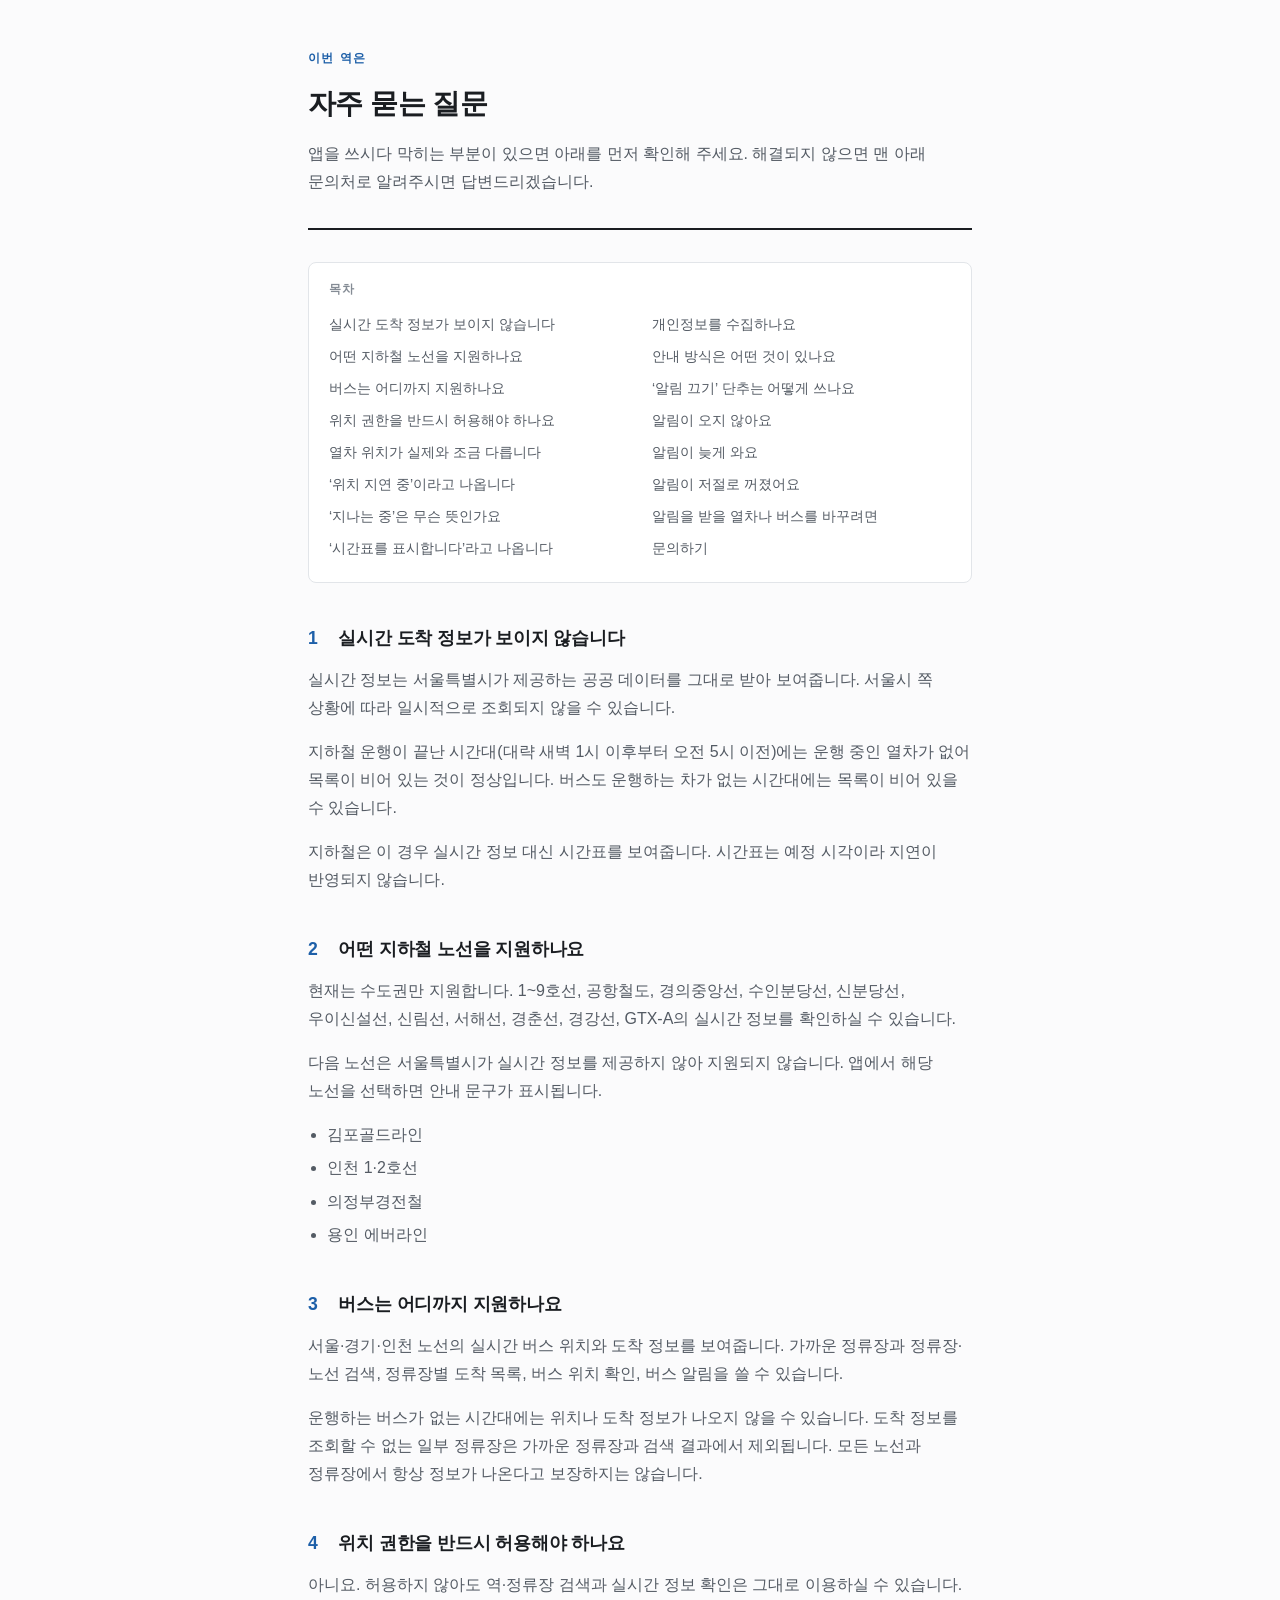
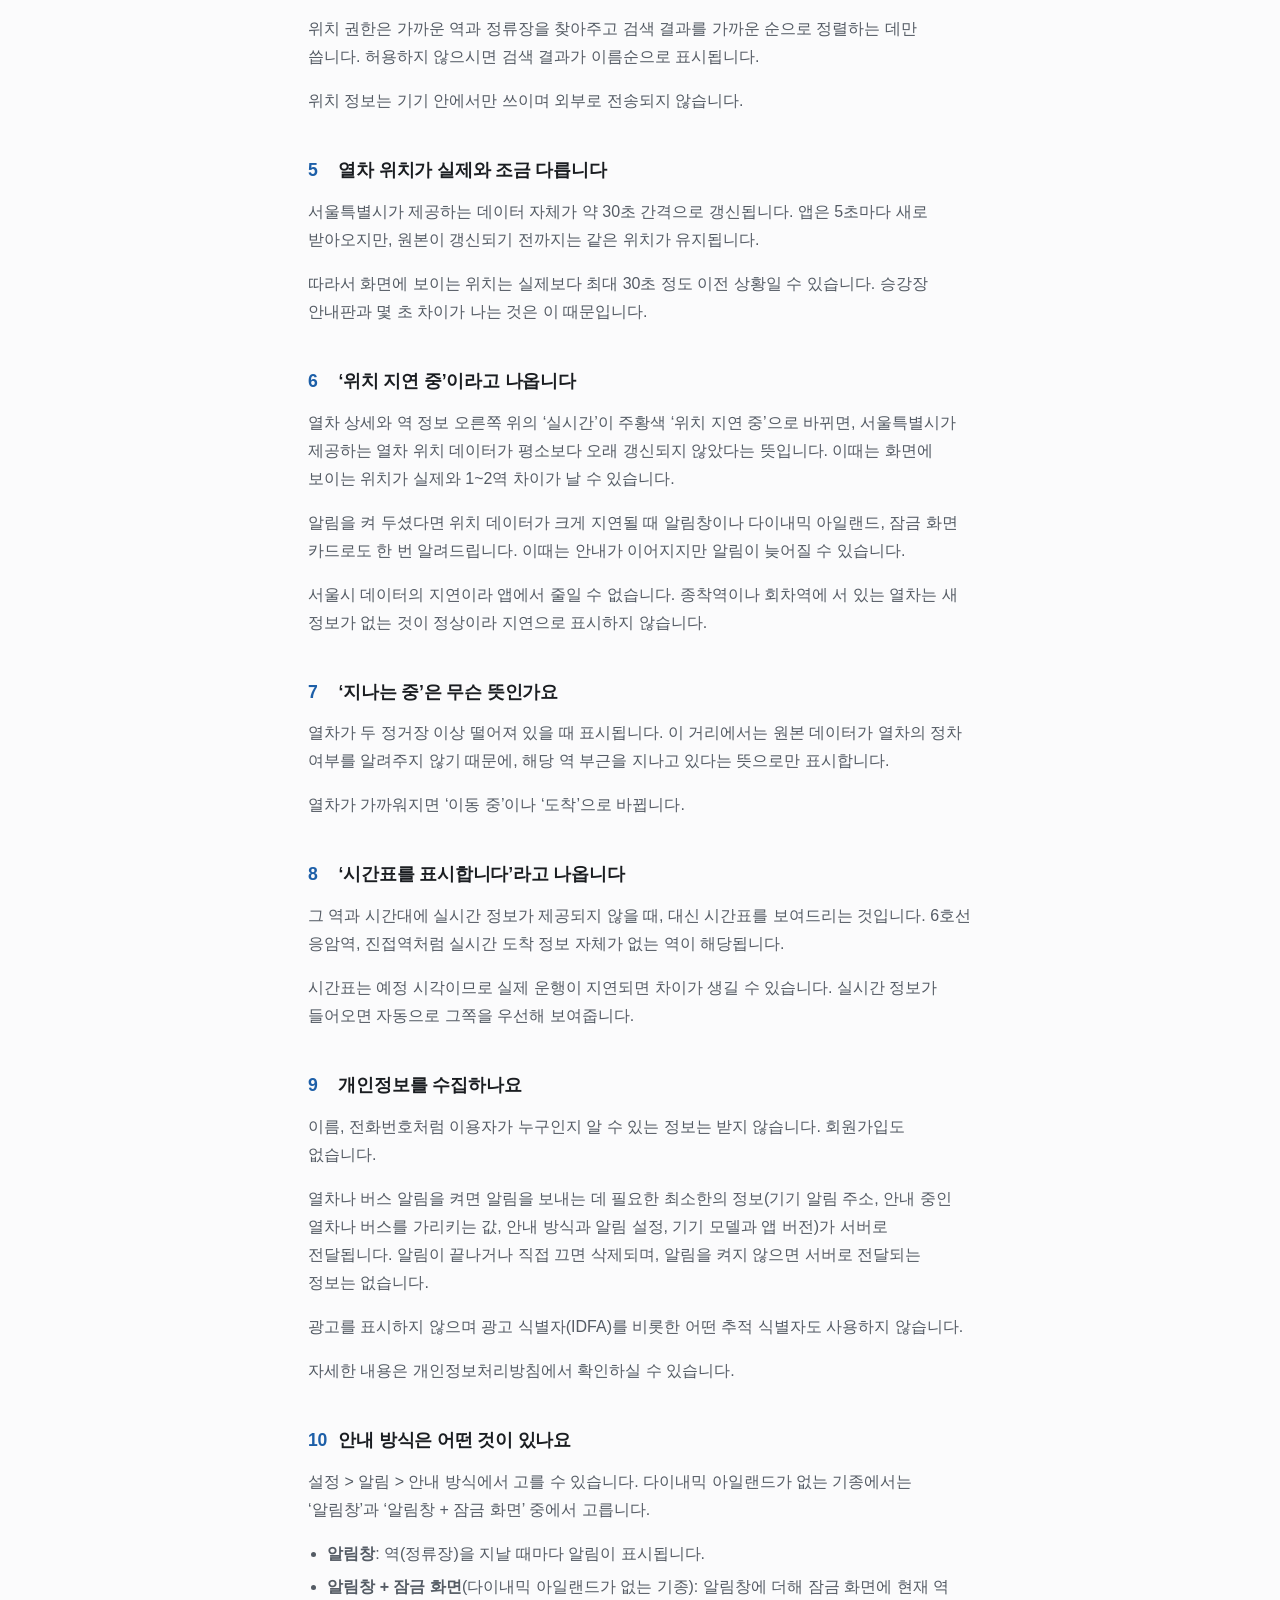
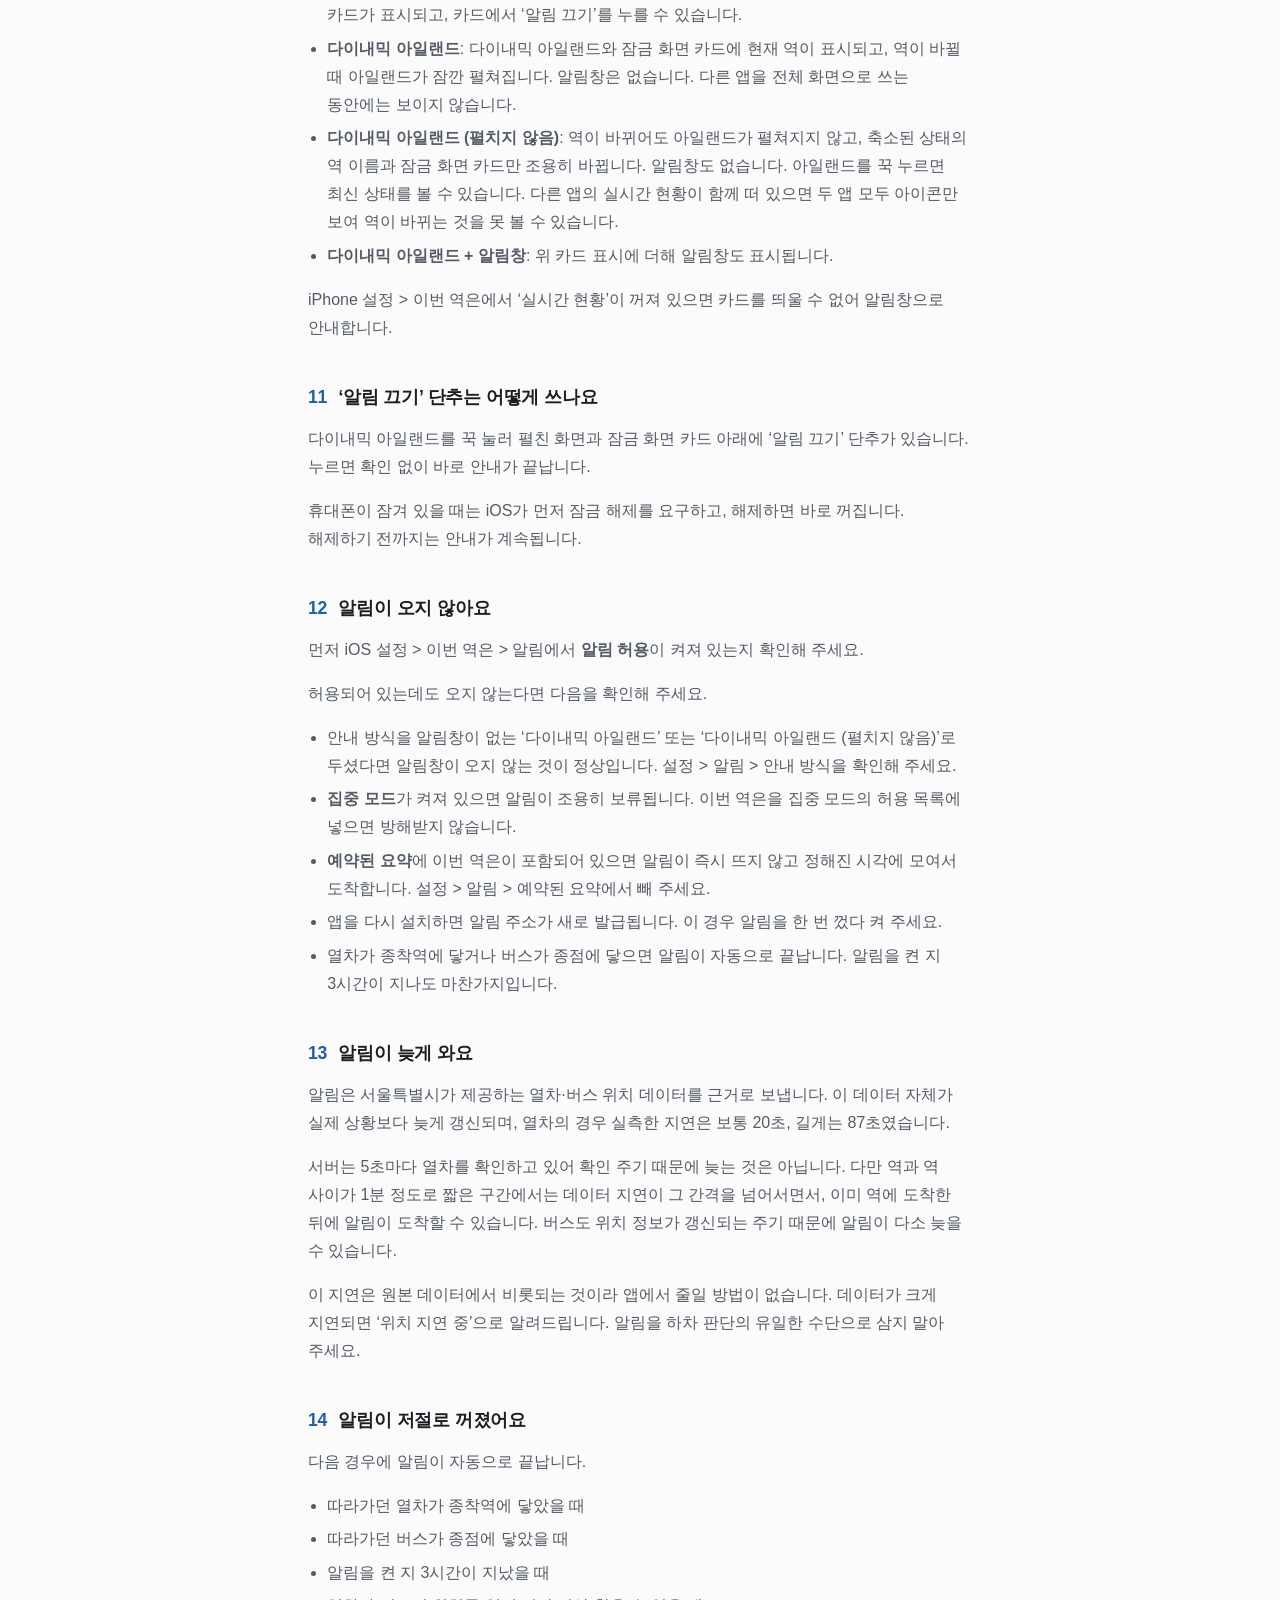
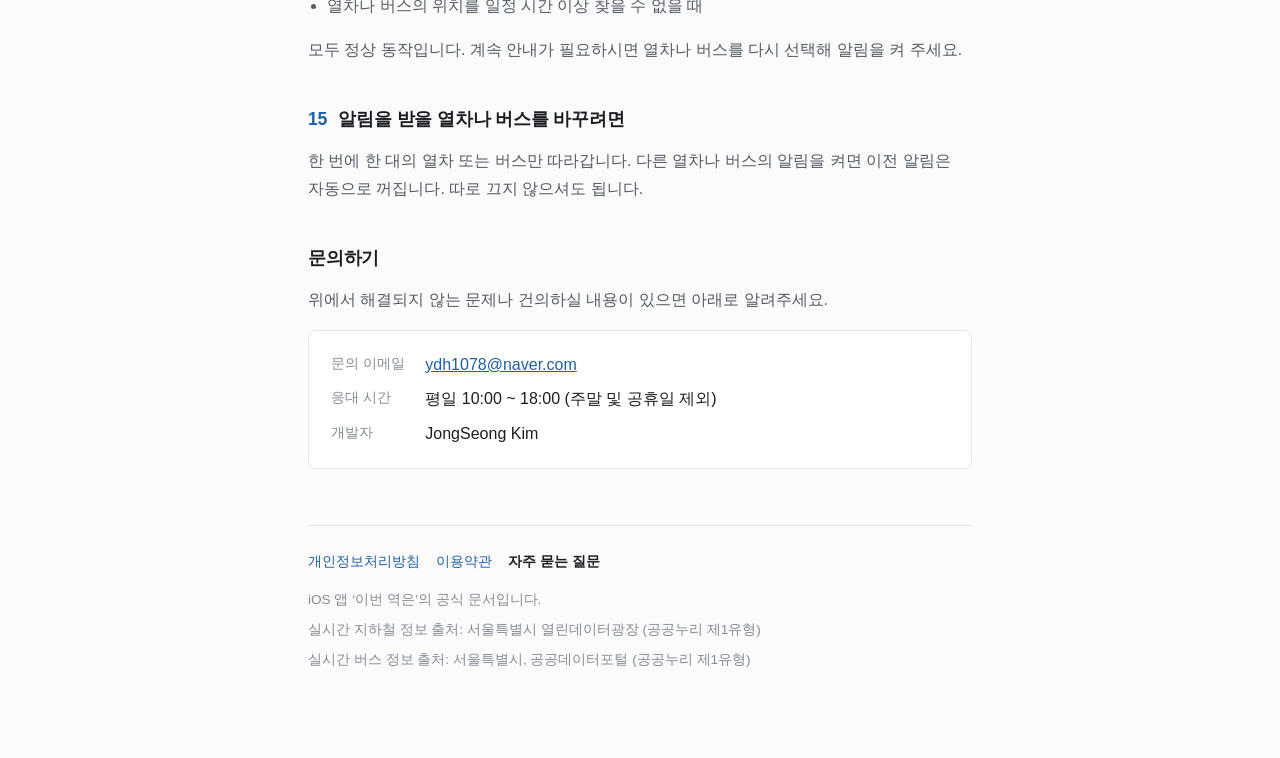
==== commit ab66b3ff: "문서 최신화: 버스·안내 방식·알림 끄기 반영, FAQ 개인정보 항목 바로잡음 개인정보처리방침과 이용약관은 버스 알림과 Live Activity를 반영하고, 자주 묻는 질문은 개인" ====
--- a/docs/support.html
+++ b/docs/support.html
@@ -70,8 +70,8 @@
     </section>
     <section id="q10">
       <h2><span class="num">10</span>안내 방식은 어떤 것이 있나요</h2>
-      <p>설정 &gt; 알림 &gt; 안내 방식에서 고를 수 있습니다. 다이내믹 아일랜드가 없는 기종에서는 알림창으로만 안내합니다.</p>
-      <ul><li><strong>알림창</strong>: 역(정류장)을 지날 때마다 알림이 표시됩니다.</li><li><strong>다이내믹 아일랜드</strong>: 다이내믹 아일랜드와 잠금 화면 카드에 현재 역이 표시되고, 역이 바뀔 때 아일랜드가 잠깐 펼쳐집니다. 알림창은 없습니다. 다른 앱을 전체 화면으로 쓰는 동안에는 보이지 않습니다.</li><li><strong>다이내믹 아일랜드 (펼치지 않음)</strong>: 역이 바뀌어도 아일랜드가 펼쳐지지 않고, 축소된 상태의 역 이름과 잠금 화면 카드만 조용히 바뀝니다. 알림창도 없습니다. 아일랜드를 꾹 누르면 최신 상태를 볼 수 있습니다. 다른 앱의 실시간 현황이 함께 떠 있으면 두 앱 모두 아이콘만 보여 역이 바뀌는 것을 못 볼 수 있습니다.</li><li><strong>다이내믹 아일랜드 + 알림창</strong>: 위 카드 표시에 더해 알림창도 표시됩니다.</li></ul>
+      <p>설정 &gt; 알림 &gt; 안내 방식에서 고를 수 있습니다. 다이내믹 아일랜드가 없는 기종에서는 ‘알림창’과 ‘알림창 + 잠금 화면’ 중에서 고릅니다.</p>
+      <ul><li><strong>알림창</strong>: 역(정류장)을 지날 때마다 알림이 표시됩니다.</li><li><strong>알림창 + 잠금 화면</strong>(다이내믹 아일랜드가 없는 기종): 알림창에 더해 잠금 화면에 현재 역 카드가 표시되고, 카드에서 ‘알림 끄기’를 누를 수 있습니다.</li><li><strong>다이내믹 아일랜드</strong>: 다이내믹 아일랜드와 잠금 화면 카드에 현재 역이 표시되고, 역이 바뀔 때 아일랜드가 잠깐 펼쳐집니다. 알림창은 없습니다. 다른 앱을 전체 화면으로 쓰는 동안에는 보이지 않습니다.</li><li><strong>다이내믹 아일랜드 (펼치지 않음)</strong>: 역이 바뀌어도 아일랜드가 펼쳐지지 않고, 축소된 상태의 역 이름과 잠금 화면 카드만 조용히 바뀝니다. 알림창도 없습니다. 아일랜드를 꾹 누르면 최신 상태를 볼 수 있습니다. 다른 앱의 실시간 현황이 함께 떠 있으면 두 앱 모두 아이콘만 보여 역이 바뀌는 것을 못 볼 수 있습니다.</li><li><strong>다이내믹 아일랜드 + 알림창</strong>: 위 카드 표시에 더해 알림창도 표시됩니다.</li></ul>
       <p>iPhone 설정 &gt; 이번 역은에서 ‘실시간 현황’이 꺼져 있으면 카드를 띄울 수 없어 알림창으로 안내합니다.</p>
     </section>
     <section id="q11">
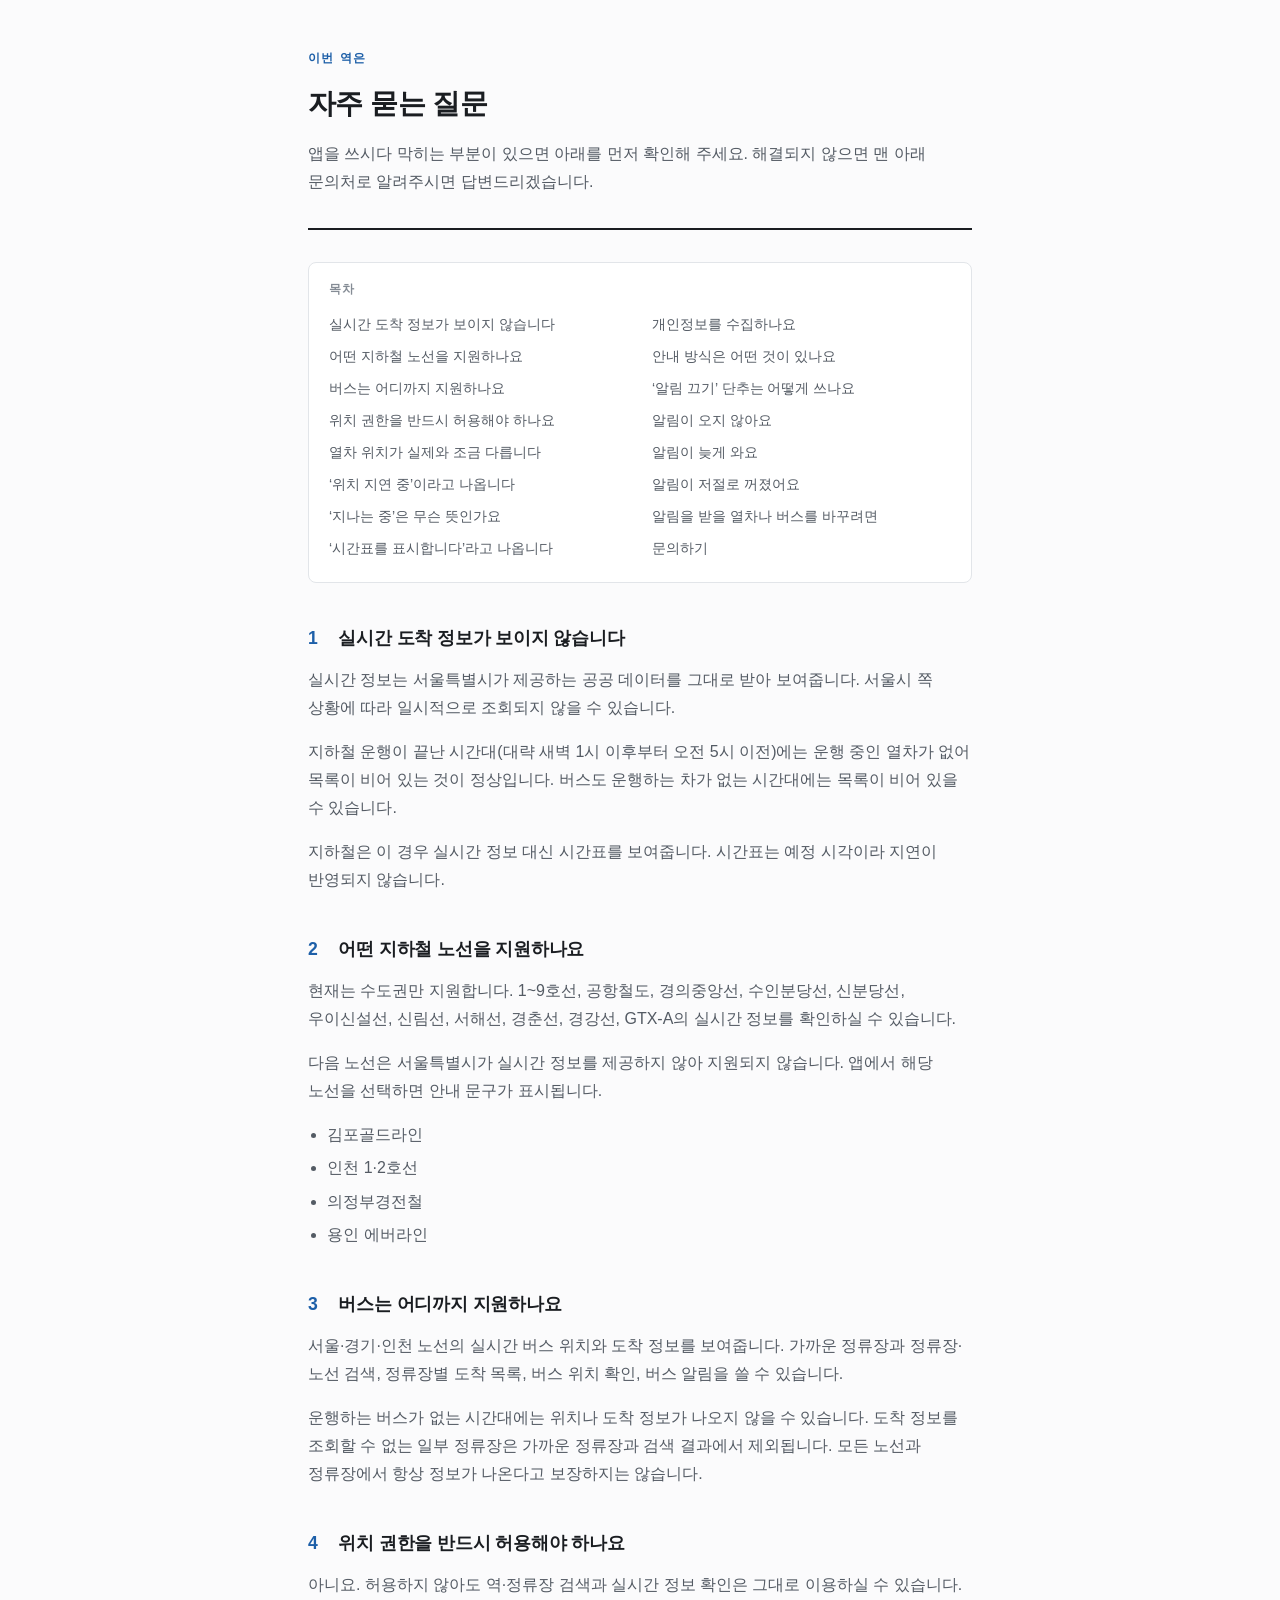
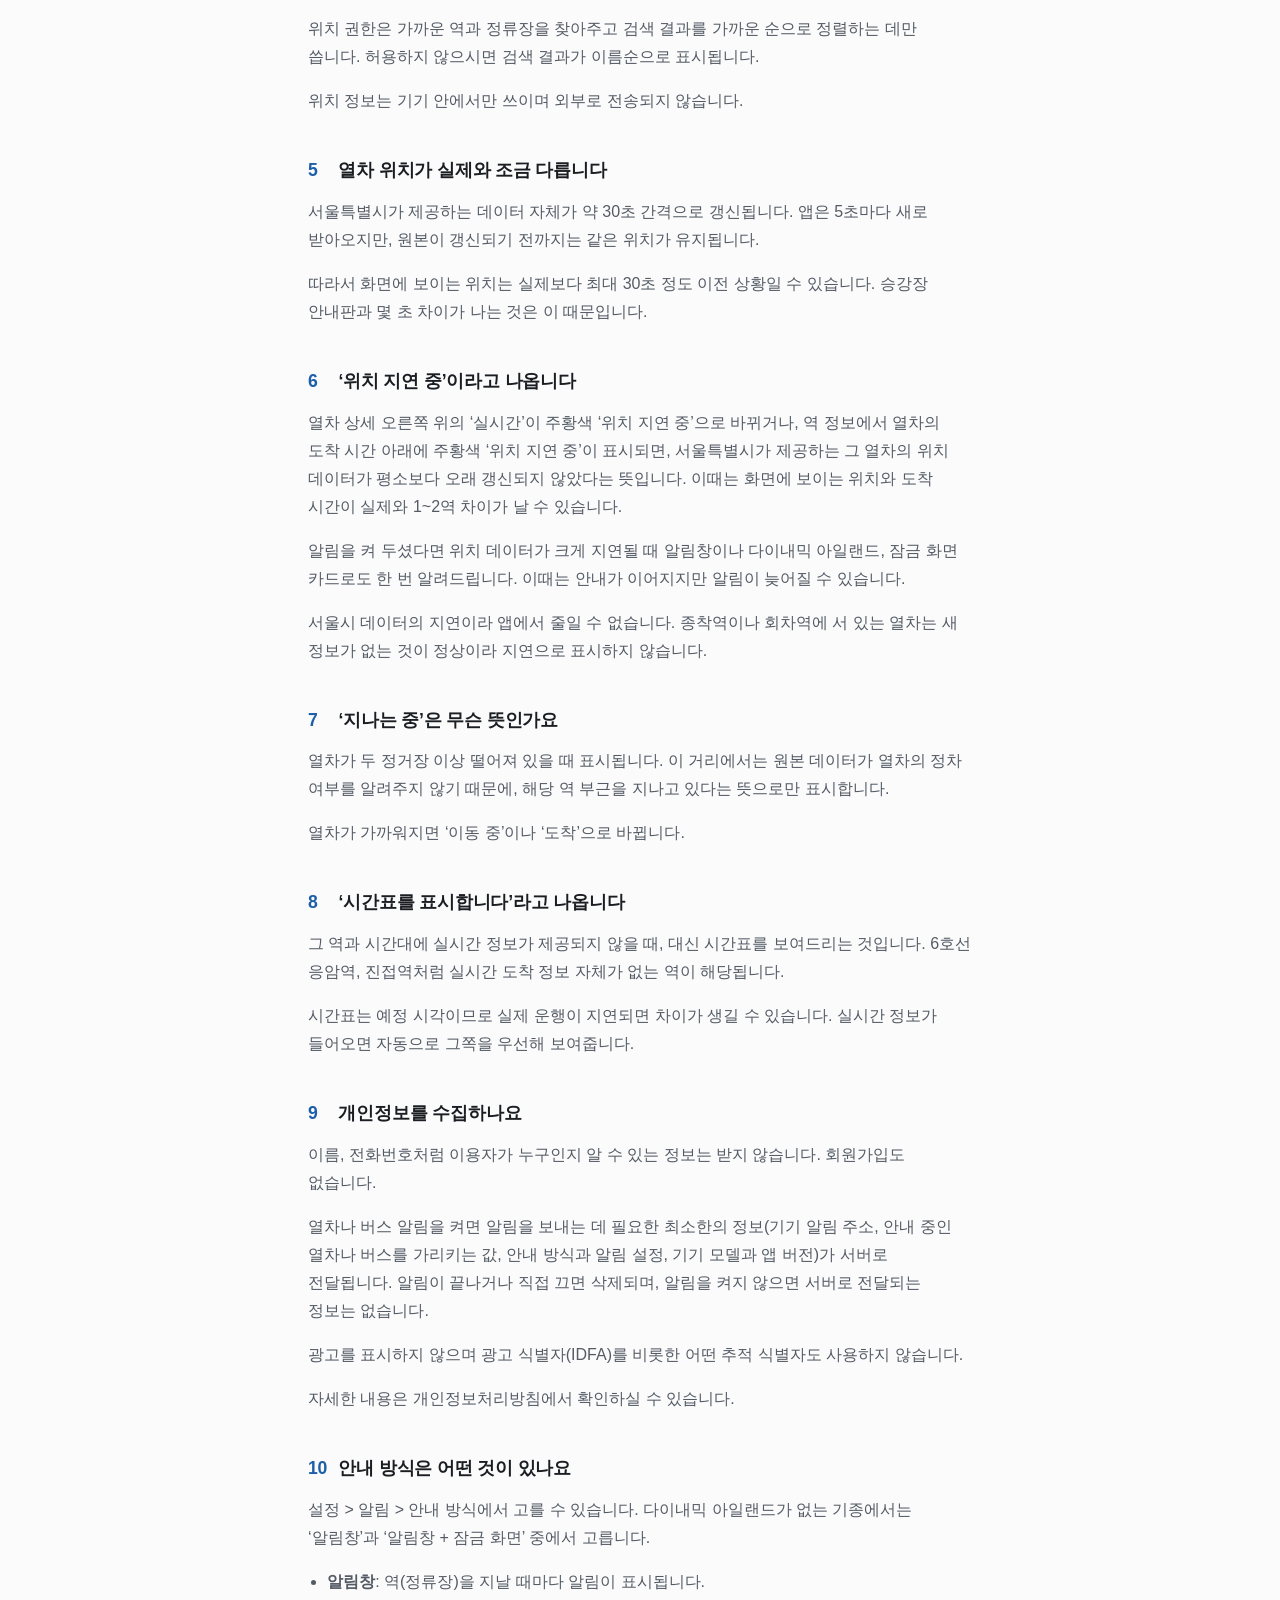
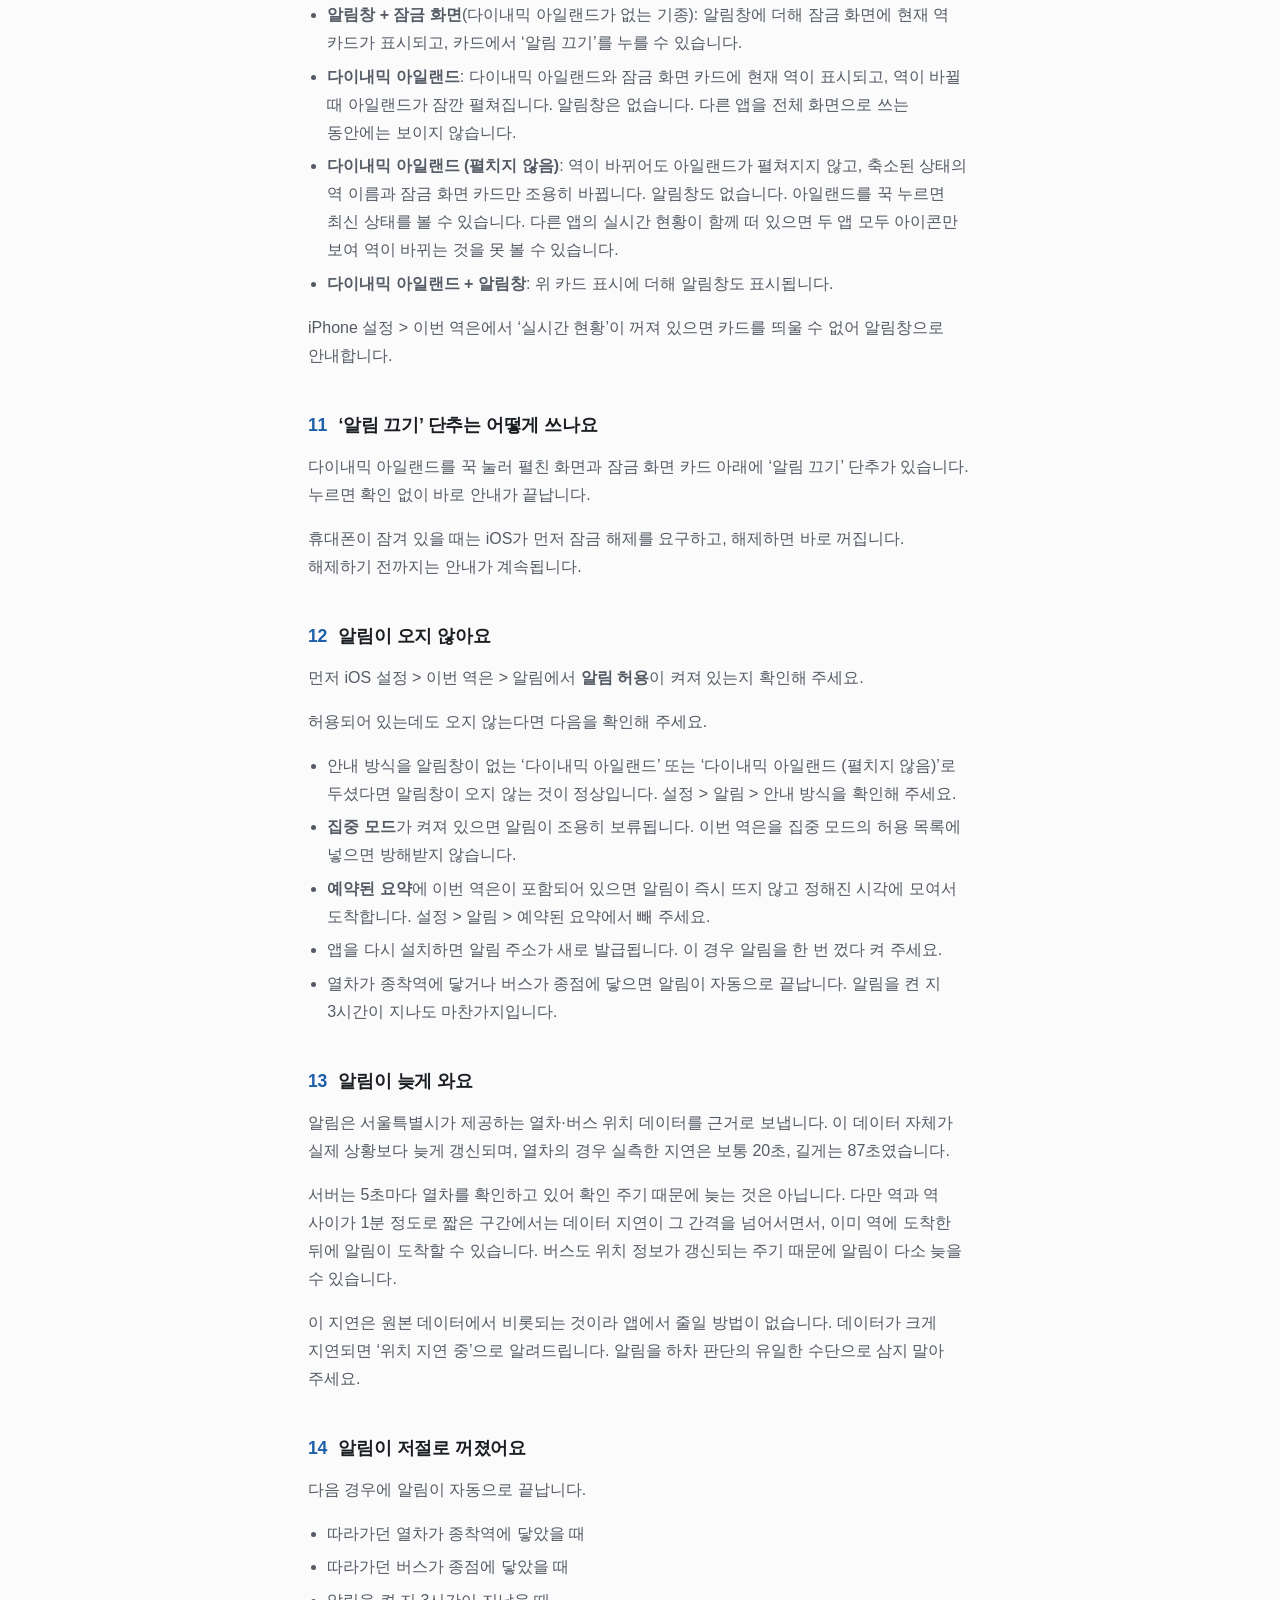
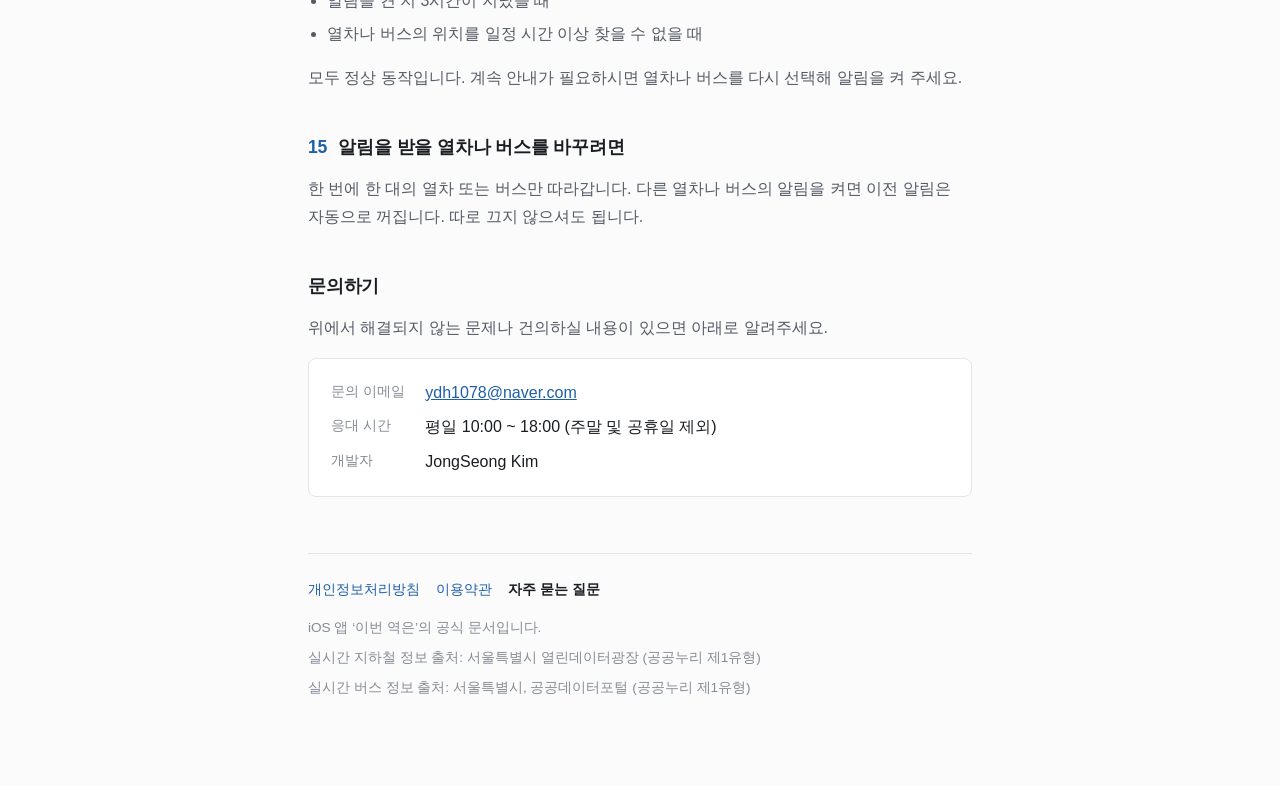
==== commit 941b6180: "FAQ 6번: 역 정보의 열차별 위치 지연 표시 반영 역 정보는 맨 위가 늘 실시간이고, 위치가 늦은 열차의 도착 시간 아래에 위치 지연 중이 표시되므로 설명을 맞췄다.  Co-A" ====
--- a/docs/support.html
+++ b/docs/support.html
@@ -47,7 +47,7 @@
     </section>
     <section id="q6">
       <h2><span class="num">6</span>‘위치 지연 중’이라고 나옵니다</h2>
-      <p>열차 상세와 역 정보 오른쪽 위의 ‘실시간’이 주황색 ‘위치 지연 중’으로 바뀌면, 서울특별시가 제공하는 열차 위치 데이터가 평소보다 오래 갱신되지 않았다는 뜻입니다. 이때는 화면에 보이는 위치가 실제와 1~2역 차이가 날 수 있습니다.</p>
+      <p>열차 상세 오른쪽 위의 ‘실시간’이 주황색 ‘위치 지연 중’으로 바뀌거나, 역 정보에서 열차의 도착 시간 아래에 주황색 ‘위치 지연 중’이 표시되면, 서울특별시가 제공하는 그 열차의 위치 데이터가 평소보다 오래 갱신되지 않았다는 뜻입니다. 이때는 화면에 보이는 위치와 도착 시간이 실제와 1~2역 차이가 날 수 있습니다.</p>
       <p>알림을 켜 두셨다면 위치 데이터가 크게 지연될 때 알림창이나 다이내믹 아일랜드, 잠금 화면 카드로도 한 번 알려드립니다. 이때는 안내가 이어지지만 알림이 늦어질 수 있습니다.</p>
       <p>서울시 데이터의 지연이라 앱에서 줄일 수 없습니다. 종착역이나 회차역에 서 있는 열차는 새 정보가 없는 것이 정상이라 지연으로 표시하지 않습니다.</p>
     </section>
